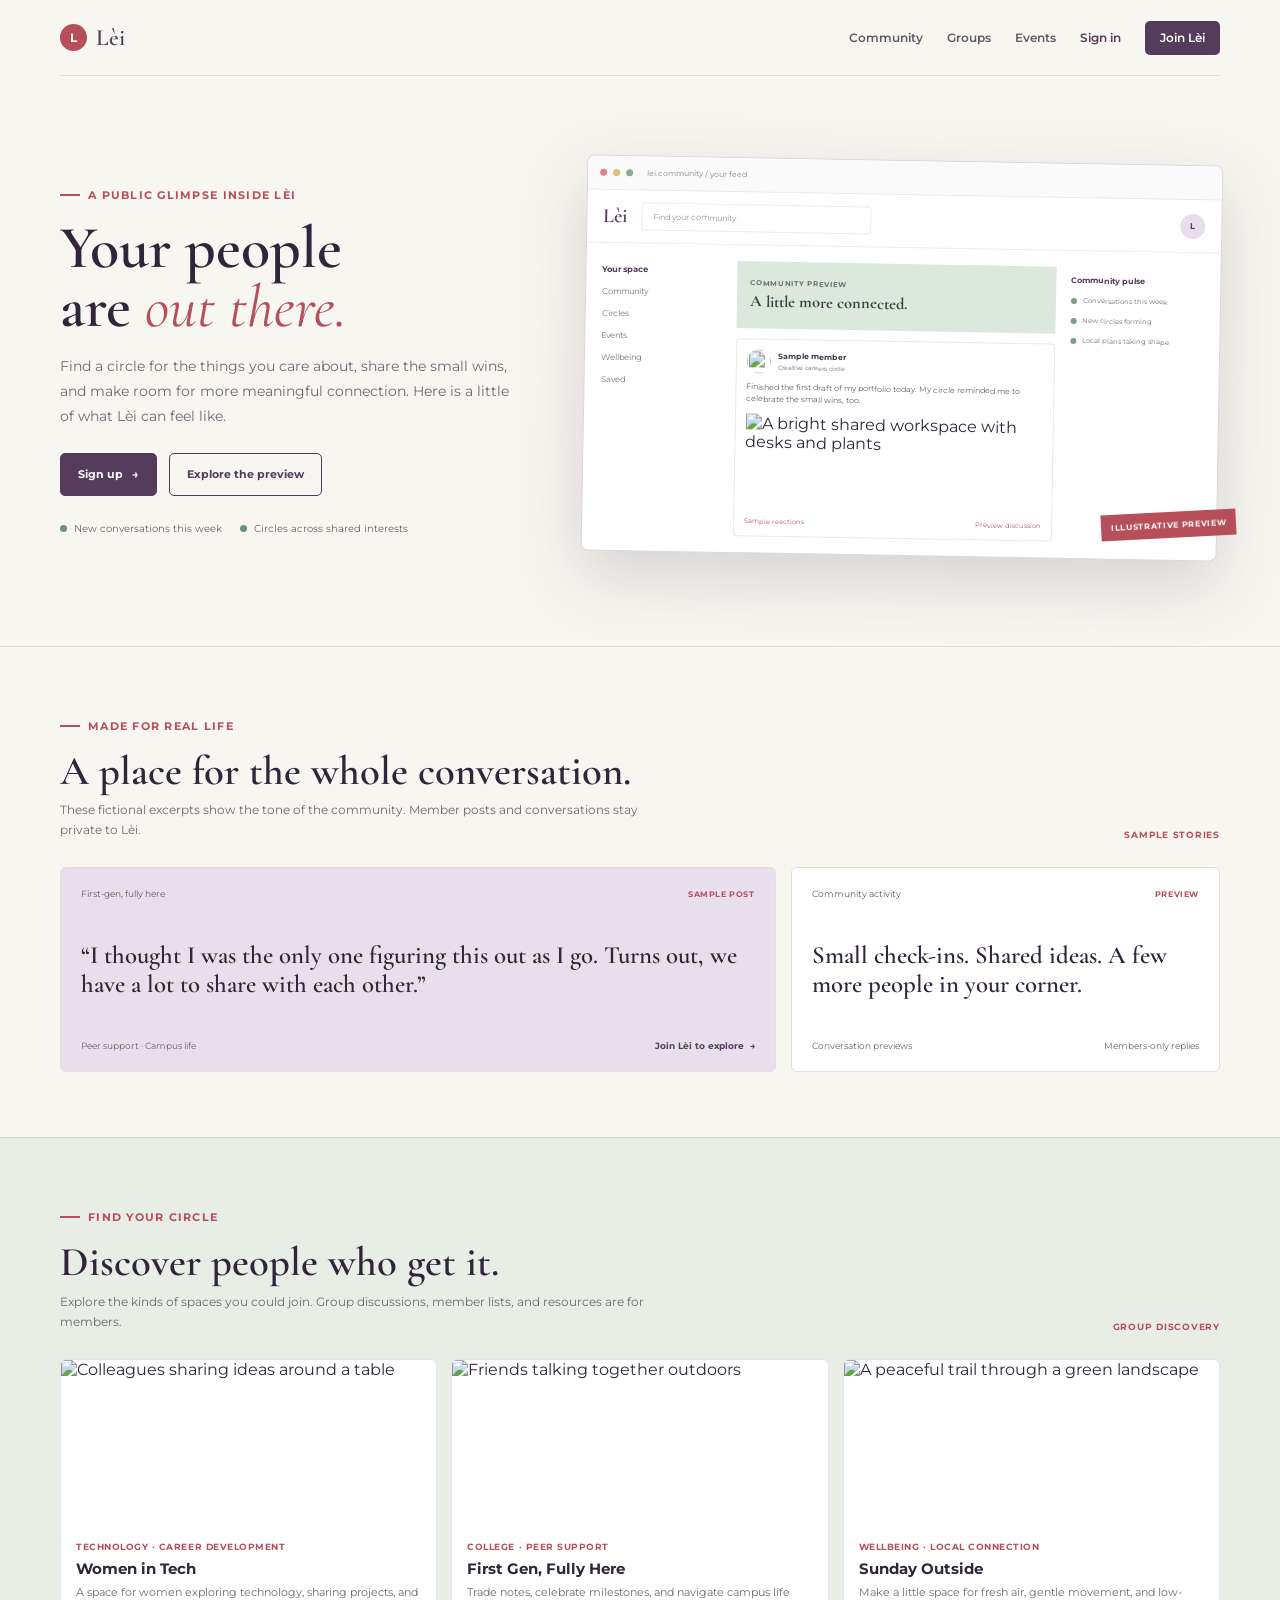
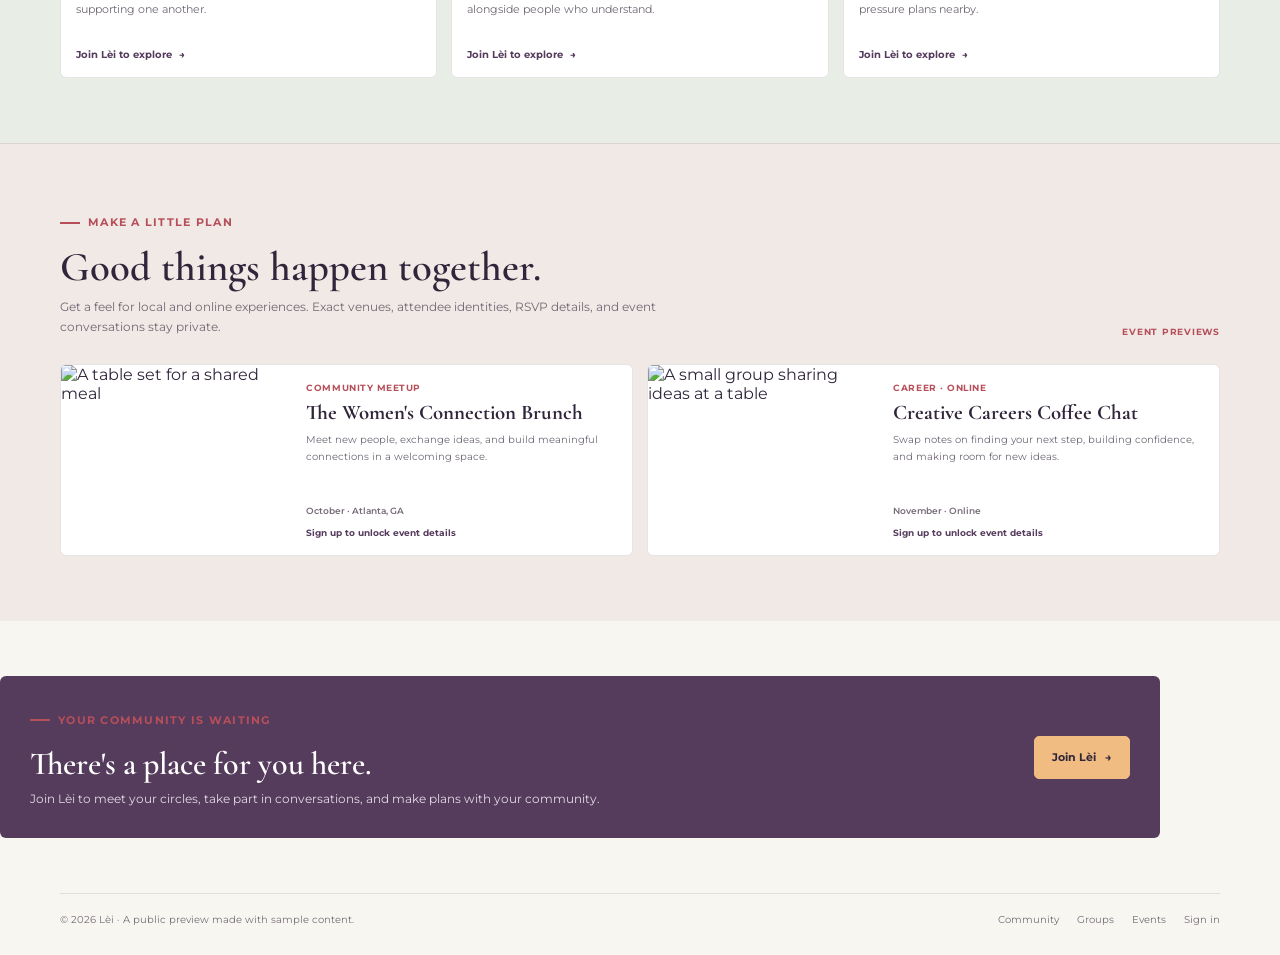
==== frontend/community.html @ fd826a57 "Edit lin for events and groups" ====
<!DOCTYPE html>
<html lang="en">
<head>
    <meta charset="UTF-8">
    <meta name="viewport" content="width=device-width, initial-scale=1.0">
    <meta name="description" content="Get a public preview of Lèi community circles, conversations, and events.">
    <title>Community Preview | L&egrave;i</title>
    <link rel="preconnect" href="https://fonts.googleapis.com">
    <link rel="preconnect" href="https://fonts.gstatic.com" crossorigin>
    <link href="https://fonts.googleapis.com/css2?family=Cormorant+Garamond:wght@300;400;600&family=Montserrat:wght@200;300;400;500;600;700&display=swap" rel="stylesheet">
    <link rel="stylesheet" href="style.css">
</head>
<body class="community-page">
    <header class="hub-wrap hub-nav">
        <a class="hub-brand" href="index.html" aria-label="L&egrave;i home"><span class="hub-brand-mark" aria-hidden="true">L</span>L&egrave;i</a>
        <nav class="hub-nav-links" aria-label="Community preview navigation">
            <a href="#community">Community</a>
            <a href="#groups">Groups</a>
            <a href="#events">Events</a>
            <a class="hub-signin" href="index.html?view=sign-in">Sign in</a>
            <a class="hub-nav-join" href="index.html?view=sign-up">Join L&egrave;i</a>
        </nav>
    </header>

    <main>
        <section class="hub-wrap hub-hero" id="community" aria-labelledby="hubTitle">
            <div class="hub-hero-copy">
                <span class="hub-eyebrow">A public glimpse inside L&egrave;i</span>
                <h1 id="hubTitle">Your people are <em>out there.</em></h1>
                <p class="hub-lede">Find a circle for the things you care about, share the small wins, and make room for more meaningful connection. Here is a little of what L&egrave;i can feel like.</p>
                <div class="hub-actions">
                    <a class="hub-button" href="index.html?view=sign-up">Sign up <span aria-hidden="true">&rarr;</span></a>
                    <a class="hub-button hub-button-secondary" href="#groups">Explore the preview</a>
                </div>
                <div class="hub-proof" aria-label="Illustrative community activity">
                    <span><i aria-hidden="true"></i> New conversations this week</span>
                    <span><i aria-hidden="true"></i> Circles across shared interests</span>
                </div>
            </div>

            <div class="hub-screen-wrap" role="img" aria-label="Illustrative preview of the L&egrave;i community feed">
                <div class="hub-screen">
                    <div class="hub-window-bar" aria-hidden="true"><span class="hub-window-dot"></span><span class="hub-window-dot"></span><span class="hub-window-dot"></span><span class="hub-window-label">lei.community / your feed</span></div>
                    <div class="hub-app-bar"><span class="hub-app-logo">L&egrave;i</span><span class="hub-app-search">Find your community</span><span class="hub-app-avatar" aria-hidden="true">L</span></div>
                    <div class="hub-app-layout">
                        <aside class="hub-app-side" aria-hidden="true"><strong>Your space</strong><span>Community</span><span>Circles</span><span>Events</span><span>Wellbeing</span><span>Saved</span></aside>
                        <div class="hub-app-feed">
                            <div class="hub-feed-banner"><small>COMMUNITY PREVIEW</small><strong>A little more connected.</strong></div>
                            <article class="hub-mock-post">
                                <div class="hub-mock-author"><img src="https://images.unsplash.com/photo-1539701938214-0d9736e1c16b?auto=format&fit=crop&w=80&h=80&q=80" alt=""><span>Sample member<small>Creative careers circle</small></span></div>
                                <p>Finished the first draft of my portfolio today. My circle reminded me to celebrate the small wins, too.</p>
                                <img class="hub-mock-image" src="https://images.unsplash.com/photo-1497366754035-f200968a6e72?auto=format&fit=crop&w=900&h=440&q=85" alt="A bright shared workspace with desks and plants">
                                <div class="hub-mock-reactions"><span>Sample reactions</span><span>Preview discussion</span></div>
                            </article>
                        </div>
                        <aside class="hub-app-rail" aria-label="Illustrative member activity"><strong>Community pulse</strong><span class="hub-rail-row"><i></i> Conversations this week</span><span class="hub-rail-row"><i></i> New circles forming</span><span class="hub-rail-row"><i></i> Local plans taking shape</span></aside>
                    </div>
                </div>
                <span class="hub-preview-stamp">Illustrative preview</span>
            </div>
        </section>

        <section class="hub-section" aria-labelledby="storiesTitle">
            <div class="hub-wrap">
                <div class="hub-section-heading">
                    <div><span class="hub-eyebrow">Made for real life</span><h2 id="storiesTitle">A place for the whole conversation.</h2><p>These fictional excerpts show the tone of the community. Member posts and conversations stay private to L&egrave;i.</p></div>
                    <span class="hub-section-note">Sample stories</span>
                </div>
                <div class="hub-story-grid">
                    <article class="hub-story">
                        <div class="hub-story-top"><span>First-gen, fully here</span><span class="hub-sample-tag">Sample post</span></div>
                        <blockquote>&ldquo;I thought I was the only one figuring this out as I go. Turns out, we have a lot to share with each other.&rdquo;</blockquote>
                        <div class="hub-story-footer"><span>Peer support &middot; Campus life</span><a class="hub-locked" href="index.html?view=sign-up">Join L&egrave;i to explore <span aria-hidden="true">&rarr;</span></a></div>
                    </article>
                    <article class="hub-story">
                        <div class="hub-story-top"><span>Community activity</span><span class="hub-sample-tag">Preview</span></div>
                        <blockquote>Small check-ins. Shared ideas. A few more people in your corner.</blockquote>
                        <div class="hub-story-footer"><span>Conversation previews</span><span>Members-only replies</span></div>
                    </article>
                </div>
            </div>
        </section>

        <section class="hub-section hub-groups" id="groups" aria-labelledby="groupsTitle">
            <div class="hub-wrap">
                <div class="hub-section-heading">
                    <div><span class="hub-eyebrow">Find your circle</span><h2 id="groupsTitle">Discover people who get it.</h2><p>Explore the kinds of spaces you could join. Group discussions, member lists, and resources are for members.</p></div>
                    <span class="hub-section-note">Group discovery</span>
                </div>
                <div class="hub-card-grid">
                    <article class="hub-group-card">
                        <img src="https://images.unsplash.com/photo-1521737711867-e3b97375f902?auto=format&fit=crop&w=900&h=540&q=85" alt="Colleagues sharing ideas around a table">
                        <div class="hub-group-copy"><span class="hub-category">Technology &middot; Career development</span><h3>Women in Tech</h3><p>A space for women exploring technology, sharing projects, and supporting one another.</p><a href="index.html?view=sign-up">Join L&egrave;i to explore <span aria-hidden="true">&rarr;</span></a></div>
                    </article>
                    <article class="hub-group-card">
                        <img src="https://images.unsplash.com/photo-1529156069898-49953e39b3ac?auto=format&fit=crop&w=900&h=540&q=85" alt="Friends talking together outdoors">
                        <div class="hub-group-copy"><span class="hub-category">College &middot; Peer support</span><h3>First Gen, Fully Here</h3><p>Trade notes, celebrate milestones, and navigate campus life alongside people who understand.</p><a href="index.html?view=sign-up">Join L&egrave;i to explore <span aria-hidden="true">&rarr;</span></a></div>
                    </article>
                    <article class="hub-group-card">
                        <img src="https://images.unsplash.com/photo-1470770841072-f978cf4d019e?auto=format&fit=crop&w=900&h=540&q=85" alt="A peaceful trail through a green landscape">
                        <div class="hub-group-copy"><span class="hub-category">Wellbeing &middot; Local connection</span><h3>Sunday Outside</h3><p>Make a little space for fresh air, gentle movement, and low-pressure plans nearby.</p><a href="index.html?view=sign-up">Join L&egrave;i to explore <span aria-hidden="true">&rarr;</span></a></div>
                    </article>
                </div>
            </div>
        </section>

        <section class="hub-section hub-events" id="events" aria-labelledby="eventsTitle">
            <div class="hub-wrap">
                <div class="hub-section-heading">
                    <div><span class="hub-eyebrow">Make a little plan</span><h2 id="eventsTitle">Good things happen together.</h2><p>Get a feel for local and online experiences. Exact venues, attendee identities, RSVP details, and event conversations stay private.</p></div>
                    <span class="hub-section-note">Event previews</span>
                </div>
                <div class="hub-event-list">
                    <article class="hub-event">
                        <img src="https://images.unsplash.com/photo-1528605248644-14dd04022da1?auto=format&fit=crop&w=700&h=700&q=85" alt="A table set for a shared meal">
                        <div class="hub-event-copy"><span class="hub-category">Community meetup</span><h3>The Women's Connection Brunch</h3><p>Meet new people, exchange ideas, and build meaningful connections in a welcoming space.</p><span class="hub-event-meta">October &middot; Atlanta, GA</span><a href="index.html?view=sign-up">Sign up to unlock event details</a></div>
                    </article>
                    <article class="hub-event">
                        <img src="https://images.unsplash.com/photo-1521737711867-e3b97375f902?auto=format&fit=crop&w=700&h=700&q=85" alt="A small group sharing ideas at a table">
                        <div class="hub-event-copy"><span class="hub-category">Career &middot; Online</span><h3>Creative Careers Coffee Chat</h3><p>Swap notes on finding your next step, building confidence, and making room for new ideas.</p><span class="hub-event-meta">November &middot; Online</span><a href="index.html?view=sign-up">Sign up to unlock event details</a></div>
                    </article>
                </div>
            </div>
        </section>

        <section class="hub-wrap hub-bottom-cta" aria-labelledby="joinTitle">
            <div><span class="hub-eyebrow">Your community is waiting</span><h2 id="joinTitle">There's a place for you here.</h2><p>Join L&egrave;i to meet your circles, take part in conversations, and make plans with your community.</p></div>
            <a class="hub-button" href="index.html?view=sign-up">Join L&egrave;i <span aria-hidden="true">&rarr;</span></a>
        </section>
    </main>

    <footer class="hub-wrap hub-footer">
        <span>&copy; 2026 L&egrave;i &middot; A public preview made with sample content.</span>
        <nav class="hub-footer-links" aria-label="Preview sections"><a href="#community">Community</a><a href="#groups">Groups</a><a href="#events">Events</a><a href="index.html?view=sign-in">Sign in</a></nav>
    </footer>
</body>
</html>
---- frontend/style.css ----
:root {
  --bg-primary: #120b10;
  --bg-radial: #22131e;
  --mauve-deep: #43283a;
  --mauve-base: #875d78;
  --mauve-light: #b98da9;
  --mauve-pale: #eedce6;
  --gold-accent: #f5c46b;
  --gold-glow: #e09f3e;

  --ivory-bg: #fcfbf9;
  --ivory-surface: #f4efe9;
  --ivory-card: #ffffff;
  --ivory-card-soft: #fbf9f5;
  --ivory-border: #e6ded5;
  --ivory-border-light: #eee8e0;
  --ivory-text-main: #241c17;
  --ivory-text-muted: #786b62;
  --ivory-accent-gold: #c29352;
  --ivory-accent-warm: #a67c46;
  --ivory-chip-bg: #efe8df;
  --ivory-shadow: 0 4px 20px rgba(36, 28, 23, 0.06);
}

* { margin: 0; padding: 0; box-sizing: border-box; }

body {
  width: 100vw;
  min-height: 100vh;
  background-color: var(--bg-primary);
  background-image: radial-gradient(circle at 50% 42%, var(--bg-radial) 0%, var(--bg-primary) 85%);
  overflow-x: hidden;
  font-family: 'Montserrat', sans-serif;
  color: var(--mauve-pale);
  display: block;
  position: relative;
  transition: background-color 0.8s ease, background-image 0.8s ease, color 0.8s ease;
}

body.theme-ivory {
  background-color: var(--ivory-bg) !important;
  background-image: radial-gradient(circle at 50% 10%, #f6f0ea 0%, #fcfbf9 80%) !important;
  color: var(--ivory-text-main) !important;
}

body.theme-ivory .ambient-glow.glow-1 { background: #ecd5b8 !important; opacity: 0.35 !important; }
body.theme-ivory .ambient-glow.glow-2 { background: #f0dfc8 !important; opacity: 0.25 !important; }
body.theme-ivory .ambient-glow.glow-3 { background: #eedcca !important; opacity: 0.2 !important; }
body.theme-ivory .particle { background: radial-gradient(circle, #e6d3bc 0%, rgba(194, 147, 82, 0.15) 75%, transparent 100%) !important; }

.ambient-glow { position: absolute; border-radius: 50%; pointer-events: none; filter: blur(85px); opacity: 0.38; }
.glow-1 { width: 420px; height: 420px; background: #633352; top: 15%; left: 50%; transform: translateX(-50%); animation: pulseGlow 9s ease-in-out infinite alternate; }
.glow-2 { width: 260px; height: 260px; background: #8e5076; bottom: 15%; left: 20%; }
.glow-3 { width: 220px; height: 220px; background: #502740; top: 10%; right: 20%; }

@keyframes pulseGlow {
  0% { transform: translateX(-50%) scale(0.9); opacity: 0.25; }
  100% { transform: translateX(-50%) scale(1.15); opacity: 0.45; }
}

.particle-field { position: fixed; inset: 0; pointer-events: none; overflow: hidden; z-index: 1; }
.particle { position: absolute; border-radius: 50%; background: radial-gradient(circle, #fceaf3 0%, rgba(185, 141, 169, 0.2) 75%, transparent 100%); opacity: 0; animation: floatUpwards linear infinite; }
@keyframes floatUpwards { 0% { transform: translateY(100vh) translateX(0); opacity: 0; } 15% { opacity: 0.7; } 85% { opacity: 0.6; } 100% { transform: translateY(-10vh) translateX(25px); opacity: 0; } }

.top-nav { position: fixed; top: 0; left: 0; width: 100%; padding: 24px 36px; display: flex; justify-content: space-between; align-items: center; z-index: 50; pointer-events: auto; }
.top-nav.hidden { display: none !important; }
.nav-brand-tag { display: flex; align-items: center; gap: 8px; cursor: pointer; }
.nav-dot { width: 7px; height: 7px; border-radius: 50%; background-color: var(--gold-accent); box-shadow: 0 0 10px rgba(245, 196, 107, 0.8); }
.nav-tag-text { font-size: 0.75rem; letter-spacing: 0.25em; text-transform: uppercase; color: var(--mauve-base); font-weight: 400; }
.nav-actions { display: flex; align-items: center; gap: 10px; }
.nav-about-btn { display: inline-flex; align-items: center; gap: 6px; background: rgba(43, 22, 36, 0.35); backdrop-filter: blur(10px); border: 1px solid rgba(185, 141, 169, 0.22); color: var(--mauve-pale); font-family: 'Montserrat', sans-serif; font-size: 0.68rem; font-weight: 500; letter-spacing: 0.18em; text-transform: uppercase; padding: 7px 16px; border-radius: 20px; cursor: pointer; opacity: 0; animation: fadeIn 1s ease 1.2s forwards; transition: all 0.3s cubic-bezier(0.16, 1, 0.3, 1); }
.nav-sign-in-btn { background: var(--gold-accent); border: 1px solid var(--gold-accent); color: #2b1f1a; font-family: 'Montserrat', sans-serif; font-size: 0.68rem; font-weight: 700; letter-spacing: 0.16em; text-transform: uppercase; padding: 8px 16px; border-radius: 20px; cursor: pointer; opacity: 0; animation: fadeIn 1s ease 1.35s forwards; transition: all 0.3s ease; }
.nav-sign-in-btn:hover { background: #f8d58f; border-color: #f8d58f; transform: translateY(-2px); box-shadow: 0 6px 16px rgba(245, 196, 107, 0.28); }
.btn-sparkle { color: var(--gold-accent); font-size: 0.75rem; transition: transform 0.4s ease; }
.nav-about-btn:hover { background: rgba(135, 93, 120, 0.25); border-color: rgba(238, 220, 230, 0.45); color: #fff; transform: translateY(-2px); box-shadow: 0 6px 16px rgba(45, 23, 37, 0.5); }

.scene-container { position: relative; z-index: 10; display: flex; flex-direction: column; align-items: center; justify-content: flex-start; padding: 110px 20px 0; min-height: 0; text-align: center; transition: opacity 0.5s ease, transform 0.5s ease; }
.scene-container.hidden { display: none !important; }
.flower-container { width: 280px; height: 330px; display: flex; align-items: center; justify-content: center; position: relative; filter: drop-shadow(0 15px 30px rgba(18, 5, 14, 0.8)); }
.lily-svg { width: 100%; height: 100%; overflow: visible; }
.scene-container.bloomed .flower-container { animation: flowerHover 6.5s ease-in-out infinite; }
@keyframes flowerHover { 0%, 100% { transform: translateY(0px) rotate(0deg); } 50% { transform: translateY(-7px) rotate(0.6deg); } }

.stem { fill: none; stroke: url(#stemGrad); stroke-width: 4.5; stroke-linecap: round; stroke-dasharray: 200; stroke-dashoffset: 200; animation: drawStem 1.4s cubic-bezier(0.22, 1, 0.36, 1) forwards; }
@keyframes drawStem { to { stroke-dashoffset: 0; } }
.leaf { fill: url(#stemGrad); opacity: 0; transform-origin: 150px 260px; animation: leafUnfurl 1.3s cubic-bezier(0.34, 1.56, 0.64, 1) 0.6s forwards; }
.leaf-right { transform-origin: 150px 235px; animation-delay: 0.8s; }
@keyframes leafUnfurl { 0% { opacity: 0; transform: scale(0.2) rotate(10deg); } 100% { opacity: 0.85; transform: scale(1) rotate(0deg); } }

.petal { transform-origin: 150px 175px; opacity: 0; }
.petal-back-l, .petal-back-r, .petal-back-top { fill: url(#outerPetalGrad); filter: url(#softGlow); }
.petal-mid-l, .petal-mid-r, .petal-front-l, .petal-front-r, .petal-front-c { fill: url(#innerPetalGrad); filter: url(#softGlow); }
.petal-back-top { animation: unfoldPetal 1.6s cubic-bezier(0.16, 1, 0.3, 1) 0.8s forwards; }
.petal-back-l { animation: unfoldPetal 1.6s cubic-bezier(0.16, 1, 0.3, 1) 0.9s forwards; }
.petal-back-r { animation: unfoldPetal 1.6s cubic-bezier(0.16, 1, 0.3, 1) 0.95s forwards; }
.petal-mid-l { animation: unfoldPetal 1.7s cubic-bezier(0.16, 1, 0.3, 1) 1.1s forwards; }
.petal-mid-r { animation: unfoldPetal 1.7s cubic-bezier(0.16, 1, 0.3, 1) 1.15s forwards; }
.petal-front-l { animation: unfoldPetal 1.8s cubic-bezier(0.16, 1, 0.3, 1) 1.3s forwards; }
.petal-front-r { animation: unfoldPetal 1.8s cubic-bezier(0.16, 1, 0.3, 1) 1.35s forwards; }
.petal-front-c { animation: unfoldPetalCenter 1.9s cubic-bezier(0.16, 1, 0.3, 1) 1.45s forwards; }
@keyframes unfoldPetal { 0% { opacity: 0; transform: scale(0.15) rotate(6deg); } 40% { opacity: 0.9; } 100% { opacity: 0.96; transform: scale(1) rotate(0deg); } }
@keyframes unfoldPetalCenter { 0% { opacity: 0; transform: scale(0.08) translateY(20px); } 50% { opacity: 0.95; } 100% { opacity: 1; transform: scale(1) translateY(0); } }
.center-glow { opacity: 0; animation: fadeIn 1.5s ease-out 1.5s forwards; }

/* Lily Stamens, Anthers, and Center Elements in Gold */
.stamen-filament { fill: none; stroke: var(--gold-accent); stroke-width: 1.8; stroke-linecap: round; }
.pistil-stem { stroke: var(--gold-accent); }
.anther { fill: var(--gold-accent); filter: drop-shadow(0 0 8px rgba(245, 196, 107, 0.9)); }
.pistil-tip { fill: var(--gold-accent); }
svg circle[fill="#1b1218"], svg polygon[points*="1b1218"], svg [fill="#1b1218"] { fill: var(--gold-accent) !important; }

.brand-block { margin-top: 20px; display: flex; flex-direction: column; align-items: center; }
.pretitle { font-size: 0.72rem; font-weight: 300; letter-spacing: 0.35em; text-transform: uppercase; color: var(--mauve-base); opacity: 0; transform: translateY(12px); animation: revealText 1.4s cubic-bezier(0.16, 1, 0.3, 1) 2.2s forwards; }
.pretitle strong { font-weight: 700; color: #faebf4; letter-spacing: 0.4em; }
.brand-title { font-family: 'Cormorant Garamond', Georgia, serif; font-size: 5.6rem; font-weight: 300; line-height: 1.05; letter-spacing: 0.12em; margin: 4px 0 8px 0; color: #faebf4; text-shadow: 0 4px 25px rgba(185, 141, 169, 0.4); opacity: 0; transform: translateY(22px) scale(0.97); animation: revealTitle 1.8s cubic-bezier(0.16, 1, 0.3, 1) 2.4s forwards; }
@keyframes revealTitle { 0% { opacity: 0; transform: translateY(22px) scale(0.97); filter: blur(6px); } 100% { opacity: 1; transform: translateY(0) scale(1); filter: blur(0px); } }
.divider { display: flex; align-items: center; gap: 14px; opacity: 0; margin: 6px 0 12px; animation: fadeIn 1.3s ease 2.7s forwards; }
.divider-line { width: 45px; height: 1px; background: linear-gradient(90deg, transparent, var(--mauve-base), transparent); }
.divider-dot { font-size: 0.55rem; color: var(--mauve-light); }
.subtitle { font-size: 0.78rem; font-weight: 300; letter-spacing: 0.24em; text-transform: uppercase; color: #c9a6bd; opacity: 0; transform: translateY(12px); animation: revealText 1.4s cubic-bezier(0.16, 1, 0.3, 1) 2.9s forwards; }
.cta-wrapper { margin-top: 24px; opacity: 0; transform: translateY(10px); animation: revealText 1.4s cubic-bezier(0.16, 1, 0.3, 1) 3.1s forwards; }
.get-started-btn { display: inline-flex; align-items: center; gap: 10px; background: linear-gradient(135deg, rgba(135, 93, 120, 0.35) 0%, rgba(67, 40, 58, 0.45) 100%); border: 1px solid rgba(238, 220, 230, 0.28); padding: 10px 24px; border-radius: 28px; color: #f7eff4; font-size: 0.72rem; font-weight: 500; letter-spacing: 0.22em; text-transform: uppercase; backdrop-filter: blur(8px); box-shadow: 0 4px 20px rgba(18, 11, 16, 0.4); cursor: pointer; transition: all 0.35s cubic-bezier(0.16, 1, 0.3, 1); }
.btn-arrow { width: 14px; height: 14px; transition: transform 0.3s ease; }
.get-started-btn:hover { background: linear-gradient(135deg, rgba(164, 123, 149, 0.5) 0%, rgba(90, 56, 80, 0.6) 100%); border-color: rgba(238, 220, 230, 0.6); color: #fff; transform: translateY(-2px); }
.get-started-btn:hover .btn-arrow { transform: translateX(3px); }

.public-footer { width: 100vw; margin-top: 70px; padding: 30px clamp(26px, 6vw, 82px) 0; background: #f4e7ee; border-top: 1px solid #dfc3d1; box-shadow: 0 -12px 34px rgba(18, 5, 14, 0.12); display: grid; gap: 26px; text-align: left; opacity: 0; animation: fadeIn 1.2s ease 3.5s forwards; }
.footer-intro { text-align: center; }
.footer-brand-name { font-family: 'Cormorant Garamond', Georgia, serif; font-size: 1.8rem; font-weight: 600; color: #43283a; letter-spacing: 0.08em; }
.footer-intro p { color: #765b6a; font-family: 'Courier New', monospace; font-size: 0.68rem; font-weight: 600; line-height: 1.6; letter-spacing: 0.02em; }
.footer-links-grid { display: grid; grid-template-columns: repeat(5, minmax(0, 1fr)); gap: 24px; }
.footer-column { display: flex; flex-direction: column; align-items: flex-start; gap: 7px; min-width: 0; }
.footer-column h2 { width: 100%; padding-top: 10px; border-top: 1px solid #d4b5c5; color: #43283a; font-family: 'Courier New', monospace; font-size: 0.68rem; font-weight: 700; line-height: 1.4; }
.footer-link { width: max-content; padding: 0; background: none; border: none; color: #684e5d; font-family: 'Courier New', monospace; font-size: 0.66rem; font-weight: 600; line-height: 1.4; cursor: pointer; text-align: left; text-decoration: none; transition: color 0.25s ease; }
.footer-link:hover { color: #a04470; }
.footer-link:focus-visible { outline: 2px solid #a04470; outline-offset: 3px; }
.footer-planned { cursor: default; }
.footer-column:last-child { align-items: flex-start; flex-direction: row; flex-wrap: wrap; }
.footer-column:last-child h2 { flex-basis: 100%; }
.footer-column:last-child .footer-link { display: inline-block; margin-right: 10px; }
.footer-bottom { display: flex; justify-content: center; gap: 22px; padding: 2px 0 18px; color: #765b6a; font-family: 'Courier New', monospace; font-size: 0.66rem; font-weight: 600; line-height: 1.5; text-align: center; }

.features-page { --feature-cream: #fbf7f1; --feature-surface: #fffdf9; --feature-cream-deep: #f4eade; --feature-mauve: #80576f; --feature-mauve-dark: #43283a; --feature-rose-gold: #ad766d; --feature-rose-pale: #f3e4df; --feature-border: #e8d9d1; --feature-muted: #756b6c; width: 100%; min-height: 100vh; overflow-x: hidden; background-color: var(--feature-cream); background-image: linear-gradient(115deg, rgba(243, 228, 223, 0.42), transparent 40%), linear-gradient(0deg, #fffdf9 0%, var(--feature-cream) 70%); color: var(--feature-mauve-dark); }
.features-page .ambient-glow { display: none; }
.features-nav { position: relative; z-index: 10; display: flex; align-items: center; justify-content: space-between; width: min(1180px, calc(100% - 64px)); margin: 0 auto; padding: 22px 0; }
.features-brand { display: inline-flex; align-items: center; gap: 9px; color: var(--feature-mauve); text-decoration: none; }
.features-brand .nav-tag-text { color: var(--feature-mauve-dark); font-size: 0.9rem; font-weight: 700; letter-spacing: 0.04em; }
.features-page .nav-dot { background: var(--feature-rose-gold); box-shadow: 0 0 10px rgba(173, 118, 109, 0.3); }
.features-nav-links { display: flex; align-items: center; gap: 24px; }
.features-home-link { color: #61525a; font-size: 0.76rem; font-weight: 500; text-decoration: none; transition: color 0.25s ease; }
.features-home-link:hover { color: var(--feature-rose-gold); }
.features-nav-cta { display: inline-flex; align-items: center; gap: 8px; padding: 10px 17px; border-radius: 30px; background: var(--feature-mauve); color: #fff; font-size: 0.72rem; font-weight: 600; text-decoration: none; box-shadow: 0 5px 15px rgba(67, 40, 58, 0.17); transition: transform 0.2s ease, background 0.2s ease; }
.features-nav-cta:hover, .features-cta-link:hover { transform: translateY(-2px); background: var(--feature-mauve-dark); }
.features-home-link:focus-visible, .features-brand:focus-visible, .features-cta-link:focus-visible, .features-secondary-link:focus-visible, .features-nav-cta:focus-visible { outline: 2px solid var(--feature-rose-gold); outline-offset: 4px; }
.features-main { position: relative; z-index: 2; width: min(1180px, calc(100% - 64px)); margin: 0 auto; }
.features-hero { display: grid; grid-template-columns: 0.86fr 1.14fr; align-items: center; gap: 34px; min-height: 470px; padding: 26px 0 54px; }
.features-intro { max-width: 490px; padding: 10px 0; }
.features-kicker { display: inline-block; margin-bottom: 15px; color: var(--feature-rose-gold); font-size: 0.67rem; font-weight: 700; letter-spacing: 0.13em; text-transform: uppercase; }
.features-title { margin-bottom: 17px; color: var(--feature-mauve-dark); font-family: 'Montserrat', sans-serif; font-size: clamp(2.65rem, 4vw, 3.55rem); font-weight: 700; line-height: 1.11; }
.features-title em { color: var(--feature-rose-gold); font-style: normal; }
.features-lede { max-width: 430px; color: #6e6263; font-size: 0.91rem; font-weight: 400; line-height: 1.75; }
.features-hero-actions { display: flex; align-items: center; gap: 21px; margin-top: 24px; }
.features-cta-link { display: inline-flex; align-items: center; justify-content: center; gap: 10px; flex: 0 0 auto; padding: 12px 19px; border: 0; border-radius: 30px; background: var(--feature-mauve); color: #fff; font-size: 0.73rem; font-weight: 600; text-decoration: none; transition: transform 0.2s ease, background 0.2s ease; }
.features-secondary-link { display: inline-flex; align-items: center; gap: 8px; color: #51434b; font-size: 0.72rem; font-weight: 600; text-decoration: none; }
.play-mark { display: grid; width: 24px; height: 24px; place-items: center; border: 1px solid var(--feature-border); border-radius: 50%; color: var(--feature-rose-gold); font-size: 0.55rem; }
.features-member-proof { display: flex; align-items: center; gap: 12px; margin-top: 27px; color: var(--feature-muted); font-size: 0.65rem; }
.member-avatars { display: flex; padding-left: 3px; }
.member-avatars img { width: 27px; height: 27px; margin-left: -4px; border: 2px solid var(--feature-cream); border-radius: 50%; object-fit: cover; }
.community-preview { position: relative; min-width: 0; padding: 8px 15px 20px 0; }
.preview-window { overflow: hidden; min-height: 330px; border: 1px solid var(--feature-border); border-radius: 12px; background: rgba(255, 253, 249, 0.97); box-shadow: 0 18px 50px rgba(67, 40, 58, 0.12); transform: rotate(-1deg); }
.preview-topbar { display: flex; height: 42px; align-items: center; gap: 15px; padding: 0 15px; border-bottom: 1px solid #eee5dc; }
.preview-brand { display: flex; align-items: center; gap: 6px; color: var(--feature-mauve-dark); font-size: 0.66rem; font-weight: 700; }
.preview-brand .nav-dot { width: 6px; height: 6px; }
.preview-search { flex: 1; max-width: 175px; padding: 6px 10px; border-radius: 20px; background: var(--feature-cream); color: #958b87; font-size: 0.48rem; }
.preview-profile { display: grid; width: 21px; height: 21px; margin-left: auto; place-items: center; border-radius: 50%; background: var(--feature-rose-pale); color: var(--feature-mauve); font-size: 0.52rem; font-weight: 700; }
.preview-content { display: grid; grid-template-columns: 0.72fr 2fr 0.86fr; gap: 12px; padding: 14px 13px; }
.preview-sidebar { display: flex; flex-direction: column; gap: 11px; padding-top: 9px; color: #877c7b; font-size: 0.47rem; }
.preview-sidebar .active { color: var(--feature-mauve); font-weight: 700; }
.preview-welcome { display: flex; flex-direction: column; gap: 5px; margin-bottom: 10px; padding: 11px; border-radius: 6px; background: linear-gradient(110deg, var(--feature-cream-deep), #f8eeea); }
.preview-welcome span { color: var(--feature-rose-gold); font-size: 0.39rem; font-weight: 700; letter-spacing: 0.08em; }
.preview-welcome strong { color: var(--feature-mauve-dark); font-size: 0.66rem; }
.preview-post { padding: 10px; border: 1px solid #eee5dc; border-radius: 6px; background: var(--feature-surface); }
.preview-post-person { display: flex; align-items: center; gap: 7px; }
.preview-post-person img { width: 24px; height: 24px; border-radius: 50%; object-fit: cover; }
.preview-post-person span { display: flex; flex-direction: column; gap: 2px; color: #493b40; font-size: 0.45rem; }
.preview-post-person small { color: #968b89; font-size: 0.37rem; }
.preview-post p { margin: 8px 0; color: #6c6060; font-size: 0.47rem; line-height: 1.45; }
.preview-post-image { display: block; width: 100%; height: 112px; border-radius: 4px; object-fit: cover; }
.preview-reactions { display: flex; justify-content: space-between; padding-top: 7px; color: var(--feature-rose-gold); font-size: 0.42rem; }
.preview-people { display: flex; flex-direction: column; gap: 9px; padding: 11px 7px; color: #6c6060; font-size: 0.42rem; }
.preview-people strong { margin-bottom: 3px; color: var(--feature-mauve-dark); font-size: 0.48rem; }
.preview-people span { display: flex; align-items: center; justify-content: space-between; gap: 5px; }
.preview-people b { color: var(--feature-rose-gold); font-size: 0.38rem; }
.phone-preview { position: absolute; right: -7px; bottom: -5px; width: 108px; padding: 6px; border: 2px solid var(--feature-mauve-dark); border-radius: 19px; background: var(--feature-mauve-dark); box-shadow: 0 12px 22px rgba(67, 40, 58, 0.23); transform: rotate(7deg); }
.phone-speaker { position: absolute; z-index: 2; top: 7px; left: 50%; width: 24px; height: 4px; border-radius: 4px; background: var(--feature-mauve-dark); transform: translateX(-50%); }
.phone-screen { overflow: hidden; min-height: 174px; padding: 14px 7px 7px; border-radius: 13px; background: var(--feature-surface); }
.phone-brand { display: flex; justify-content: space-between; color: var(--feature-mauve); font-size: 0.48rem; font-weight: 700; }
.phone-brand i { color: #958986; font-size: 0.35rem; font-style: normal; }
.phone-screen p { margin: 12px 0 8px; color: var(--feature-mauve-dark); font-size: 0.63rem; font-weight: 700; line-height: 1.15; }
.phone-screen img { display: block; width: 100%; height: 77px; border-radius: 6px; object-fit: cover; }
.phone-nav { display: block; padding-top: 8px; color: var(--feature-rose-gold); font-size: 0.56rem; text-align: center; }
.preview-sparkle { position: absolute; color: var(--feature-rose-gold); }
.sparkle-one { top: -5px; right: 19%; font-size: 1.4rem; }
.sparkle-two { bottom: 52px; left: -10px; font-size: 1.1rem; }
.features-section { padding: 12px 0 22px; }
.features-section-heading { margin: 0 auto 24px; text-align: center; }
.features-section-heading .features-kicker { margin-bottom: 7px; }
.features-section-heading h2 { color: var(--feature-mauve-dark); font-size: 1.42rem; font-weight: 700; line-height: 1.3; }
.features-section-heading p { margin-top: 6px; color: var(--feature-muted); font-size: 0.74rem; line-height: 1.6; }
.features-grid { display: grid; grid-template-columns: repeat(3, minmax(0, 1fr)); gap: 13px; }
.feature-item { display: flex; min-height: 194px; flex-direction: column; align-items: flex-start; padding: 17px 18px 15px; border: 1px solid transparent; border-radius: 8px; transition: transform 0.2s ease, box-shadow 0.2s ease; }
.feature-item:hover { transform: translateY(-3px); box-shadow: 0 10px 24px rgba(67, 40, 58, 0.08); }
.feature-lilac { border-color: #e9dcd4; background: #f8f1e8; }
.feature-rose { border-color: #ebd8d2; background: #f7ece7; }
.feature-mint { border-color: #e8d9d1; background: #f4ece8; }
.feature-peach { border-color: #eadfd2; background: #f8f1e7; }
.feature-blue { border-color: #e5d7d9; background: #f3e9eb; }
.feature-icon { display: grid; width: 29px; height: 29px; margin-bottom: 12px; place-items: center; border-radius: 7px; background: rgba(255, 253, 249, 0.85); color: var(--feature-mauve); font-size: 0.94rem; }
.feature-rose .feature-icon, .feature-peach .feature-icon { color: var(--feature-rose-gold); }
.feature-mint .feature-icon, .feature-blue .feature-icon { color: #875d78; }
.feature-item h2 { margin-bottom: 7px; color: var(--feature-mauve-dark); font-size: 0.9rem; font-weight: 700; line-height: 1.35; }
.feature-item p { max-width: 36em; color: #716565; font-size: 0.68rem; font-weight: 400; line-height: 1.55; }
.feature-link { display: flex; align-items: center; gap: 6px; margin-top: auto; padding-top: 12px; color: var(--feature-mauve); font-size: 0.61rem; font-weight: 700; }
.features-cta { display: flex; align-items: center; justify-content: space-between; gap: 24px; margin: 20px 0 28px; padding: 17px 23px; border: 1px solid var(--feature-border); border-radius: 8px; background: linear-gradient(100deg, #f7eee5, #f8eeeb 68%, #f2e8e8); }
.features-cta .features-kicker { margin-bottom: 5px; font-size: 0.57rem; }
.features-cta h2 { color: var(--feature-mauve-dark); font-size: 1.14rem; font-weight: 700; }
.features-cta p { margin-top: 4px; color: var(--feature-muted); font-size: 0.68rem; line-height: 1.5; }
.features-footer { position: relative; z-index: 2; display: flex; justify-content: space-between; width: min(1180px, calc(100% - 64px)); margin: 0 auto; padding: 0 0 19px; color: #817575; font-size: 0.62rem; }

@media (max-width: 850px) {
  .features-hero { grid-template-columns: 0.9fr 1.1fr; gap: 20px; }
  .preview-people { display: none; }
  .preview-content { grid-template-columns: 0.58fr 2fr; }
  .features-grid { grid-template-columns: repeat(2, minmax(0, 1fr)); }
}

@media (max-width: 800px) {
  .features-hero { grid-template-columns: 1fr; min-height: 0; gap: 18px; padding-top: 34px; }
  .features-intro { max-width: 560px; }
  .community-preview { width: 100%; max-width: 650px; margin: 0 auto; }
}

@media (max-width: 620px) {
  .features-nav, .features-main, .features-footer { width: calc(100% - 36px); }
  .features-nav { padding: 17px 0; }
  .features-nav-links { gap: 15px; }
  .features-nav-cta { padding: 9px 13px; }
  .features-hero { grid-template-columns: 1fr; gap: 18px; padding: 35px 0 40px; }
  .features-intro { max-width: none; }
  .features-title { font-size: 2.65rem; }
  .features-lede { max-width: 390px; font-size: 0.85rem; }
  .features-hero-actions { flex-wrap: wrap; gap: 15px; }
  .features-member-proof { margin-top: 20px; }
  .community-preview { padding: 4px 13px 20px 0; }
  .preview-window { min-height: 280px; }
  .preview-content { grid-template-columns: 0.55fr 2fr; gap: 8px; padding: 10px 9px; }
  .preview-post-image { height: 95px; }
  .phone-preview { right: -2px; width: 91px; }
  .phone-screen { min-height: 154px; }
  .phone-screen img { height: 65px; }
  .features-section { padding-top: 8px; }
  .features-section-heading { margin-bottom: 17px; }
  .features-section-heading h2 { font-size: 1.22rem; }
  .features-grid { grid-template-columns: 1fr; gap: 9px; }
  .feature-item { min-height: 0; padding: 15px 16px; }
  .feature-icon { margin-bottom: 9px; }
  .feature-link { padding-top: 10px; }
  .features-cta { align-items: flex-start; flex-direction: column; gap: 14px; margin-top: 16px; padding: 17px; }
  .features-footer { gap: 10px; flex-direction: column; }
}

@media (max-width: 640px) {
  .scene-container { padding-top: 96px; }
  .public-footer { gap: 24px; margin-top: 48px; }
  .footer-links-grid { grid-template-columns: repeat(2, minmax(0, 1fr)); gap: 24px 20px; }
  .footer-column:last-child { grid-column: 1 / -1; }
  .footer-bottom { flex-direction: column; align-items: center; gap: 6px; }
}

.page-view { position: relative; z-index: 10; display: flex; flex-direction: column; align-items: center; justify-content: center; padding: 90px 20px 50px; min-height: 100vh; width: 100%; max-width: 820px; opacity: 1; transform: translateY(0); transition: opacity 0.45s ease, transform 0.45s ease; }
.page-view.hidden { display: none !important; }
.content-card { width: 100%; background: linear-gradient(145deg, rgba(42, 22, 35, 0.55), rgba(24, 13, 21, 0.75)); border: 1px solid rgba(185, 141, 169, 0.25); border-radius: 28px; padding: 38px 32px 42px; backdrop-filter: blur(14px); box-shadow: 0 24px 60px rgba(10, 5, 9, 0.7); position: relative; }
.content-card.wide-card { max-width: 920px; }
.content-card.form-card { max-width: 520px; }

.back-link { display: inline-flex; align-items: center; gap: 6px; background: none; border: none; color: var(--mauve-light); font-family: 'Montserrat', sans-serif; font-size: 0.72rem; letter-spacing: 0.16em; text-transform: uppercase; cursor: pointer; margin-bottom: 16px; transition: color 0.25s ease, transform 0.25s ease; }
.back-link:hover { color: #fff; transform: translateX(-3px); }
.view-header { text-align: center; margin-bottom: 24px; }
.step-tag { font-size: 0.65rem; letter-spacing: 0.35em; text-transform: uppercase; color: var(--mauve-base); display: block; margin-bottom: 8px; }
.view-title { font-family: 'Cormorant Garamond', Georgia, serif; font-size: 2.5rem; font-weight: 300; line-height: 1.2; color: #faebf4; margin-bottom: 8px; }
.view-title strong { font-weight: 700; color: #fff; letter-spacing: 0.05em; }
.view-desc { font-size: 0.82rem; color: #c9a6bd; font-weight: 300; letter-spacing: 0.04em; line-height: 1.5; }

.options-grid { display: grid; grid-template-columns: repeat(4, 1fr); gap: 12px; }
@media (max-width: 780px) { .options-grid { grid-template-columns: repeat(3, 1fr); } }
@media (max-width: 540px) { .options-grid { grid-template-columns: repeat(2, 1fr); } }

.trait-card { background: rgba(43, 22, 36, 0.4); border: 1px solid rgba(185, 141, 169, 0.2); border-radius: 14px; padding: 14px 10px; text-align: center; cursor: pointer; transition: all 0.3s cubic-bezier(0.16, 1, 0.3, 1); position: relative; }
.trait-spark { color: var(--gold-accent); font-size: 0.85rem; margin-bottom: 4px; }
.trait-name { font-family: 'Cormorant Garamond', Georgia, serif; font-size: 1.25rem; font-weight: 400; color: #f7eaf3; letter-spacing: 0.03em; text-transform: lowercase; }
.selection-check { position: absolute; top: 6px; right: 8px; font-size: 0.7rem; color: var(--gold-accent); opacity: 0; transform: scale(0.5); transition: all 0.25s cubic-bezier(0.34, 1.56, 0.64, 1); }
.trait-card:hover { background: rgba(85, 48, 73, 0.45); border-color: rgba(245, 196, 107, 0.5); transform: translateY(-2px); }
.trait-card.selected { background: rgba(135, 93, 120, 0.45); border-color: var(--gold-accent); box-shadow: 0 0 16px rgba(245, 196, 107, 0.25); transform: translateY(-2px); }
.trait-card.selected .selection-check { opacity: 1; transform: scale(1); }
.trait-card.selected .trait-name { color: #fff; font-weight: 600; }

.action-footer { margin-top: 28px; text-align: center; }
.primary-btn { display: inline-flex; align-items: center; justify-content: center; gap: 10px; background: linear-gradient(135deg, #875d78 0%, #5d3650 100%); border: 1px solid rgba(245, 196, 107, 0.4); padding: 11px 32px; border-radius: 28px; color: #fff; font-family: 'Montserrat', sans-serif; font-size: 0.72rem; font-weight: 600; letter-spacing: 0.22em; text-transform: uppercase; cursor: pointer; transition: all 0.35s ease; box-shadow: 0 4px 20px rgba(93, 54, 80, 0.5); }
.primary-btn:hover:not(:disabled) { background: linear-gradient(135deg, #a47393 0%, #704161 100%); transform: translateY(-2px); }
.primary-btn:disabled { opacity: 0.4; cursor: not-allowed; box-shadow: none; }

.celebration-card { position: relative; max-width: 520px; text-align: center; padding: 46px 36px 42px; overflow: hidden; }
.celebration-canvas { position: absolute; inset: 0; width: 100%; height: 100%; pointer-events: none; z-index: 1; }
.celebration-badge-wrap { position: relative; display: inline-flex; align-items: center; justify-content: center; margin: 6px auto 18px; z-index: 2; }
.ripple-ring { position: absolute; border-radius: 50%; border: 1px solid rgba(245, 196, 107, 0.4); pointer-events: none; animation: rippleSpread 2.8s cubic-bezier(0.2, 0.8, 0.2, 1) infinite; }
.ring-1 { width: 80px; height: 80px; animation-delay: 0s; }
.ring-2 { width: 80px; height: 80px; animation-delay: 1.1s; }
@keyframes rippleSpread { 0% { transform: scale(0.6); opacity: 0.9; } 100% { transform: scale(2.4); opacity: 0; } }

.celebration-badge { display: inline-flex; align-items: center; gap: 8px; background: linear-gradient(135deg, rgba(135, 93, 120, 0.5) 0%, rgba(70, 35, 58, 0.6) 100%); border: 1px solid rgba(245, 196, 107, 0.5); box-shadow: 0 4px 20px rgba(245, 196, 107, 0.25); padding: 6px 18px; border-radius: 30px; transform: scale(0); animation: popInBadge 0.8s cubic-bezier(0.34, 1.56, 0.64, 1) 0.15s forwards; }
.yay-text { font-family: 'Cormorant Garamond', Georgia, serif; font-size: 1.35rem; font-weight: 600; color: #fff; text-transform: lowercase; }
.badge-sparkle-left { color: var(--gold-accent); font-size: 0.85rem; }
.badge-sparkle-right { font-size: 1rem; }
@keyframes popInBadge { 0% { transform: scale(0) rotate(-10deg); opacity: 0; } 100% { transform: scale(1) rotate(0deg); opacity: 1; } }

.celebration-title { position: relative; z-index: 2; font-size: 2.7rem; letter-spacing: 0.03em; margin-bottom: 8px; text-shadow: 0 0 25px rgba(245, 196, 107, 0.35); animation: glowTitle 1s cubic-bezier(0.16, 1, 0.3, 1) 0.3s forwards; opacity: 0; transform: translateY(14px); }
@keyframes glowTitle { 0% { opacity: 0; transform: translateY(14px); filter: blur(8px); } 100% { opacity: 1; transform: translateY(0); filter: blur(0px); } }
.ready-desc { position: relative; z-index: 2; font-size: 0.9rem; color: #d1b6c7; font-weight: 300; line-height: 1.7; margin: 10px 0 28px; opacity: 0; animation: fadeIn 0.9s ease 0.5s forwards; }
.ready-desc em { font-family: 'Cormorant Garamond', Georgia, serif; font-size: 1.35rem; font-style: italic; color: #fff; }
.auth-actions { position: relative; z-index: 2; display: flex; flex-direction: column; gap: 12px; opacity: 0; transform: translateY(10px); animation: revealText 0.9s ease 0.65s forwards; }

.btn-auth-primary { background: linear-gradient(135deg, #9b6c8c 0%, #683d5a 100%); border: 1px solid rgba(245, 196, 107, 0.45); color: #fff; font-family: 'Montserrat', sans-serif; font-size: 0.74rem; font-weight: 600; letter-spacing: 0.22em; text-transform: uppercase; padding: 13px 28px; border-radius: 28px; cursor: pointer; transition: all 0.3s ease; }
.btn-auth-primary:hover { transform: translateY(-2px); }
.btn-auth-secondary { background: rgba(43, 22, 36, 0.35); border: 1px solid rgba(185, 141, 169, 0.3); color: var(--mauve-pale); font-family: 'Montserrat', sans-serif; font-size: 0.74rem; font-weight: 500; letter-spacing: 0.22em; text-transform: uppercase; padding: 12px 28px; border-radius: 28px; cursor: pointer; transition: all 0.3s ease; }
.btn-auth-secondary:hover { background: rgba(85, 48, 73, 0.35); color: #fff; }

.auth-form { display: flex; flex-direction: column; gap: 15px; text-align: left; }
.form-group { display: flex; flex-direction: column; gap: 6px; }
.form-group label { font-size: 0.7rem; letter-spacing: 0.12em; text-transform: uppercase; color: var(--mauve-light); font-weight: 500; }
.form-group input, .form-group select, .form-group textarea { background: rgba(24, 12, 20, 0.6); border: 1px solid rgba(185, 141, 169, 0.25); border-radius: 12px; padding: 11px 14px; color: #fff; font-family: 'Montserrat', sans-serif; font-size: 0.85rem; outline: none; }
.username-input-row { display: flex; align-items: center; background: rgba(24, 12, 20, 0.6); border: 1px solid rgba(185, 141, 169, 0.25); border-radius: 12px; padding: 0 12px; }
.at-prefix { color: var(--gold-accent); font-weight: 600; margin-right: 4px; }
.username-input-row input { border: none; background: transparent; padding: 11px 0; flex: 1; }

.privacy-toggle-row { display: flex; gap: 12px; margin-top: 4px; }
.radio-pill { display: flex; align-items: center; gap: 6px; font-size: 0.72rem; color: #eedce6; cursor: pointer; }
.phone-input-row { display: flex; gap: 10px; }
.phone-input-row input { flex: 1; }

.btn-verify-otp { background: rgba(135, 93, 120, 0.3); border: 1px solid rgba(185, 141, 169, 0.3); color: var(--mauve-pale); font-size: 0.68rem; text-transform: uppercase; padding: 0 16px; border-radius: 12px; cursor: pointer; }
.btn-verify-otp.verified { background: #2b4c30; border-color: #5bb36b; color: #c9f0d0; }

.otp-input-group { background: rgba(30, 15, 24, 0.6); border: 1px dashed rgba(245, 196, 107, 0.4); border-radius: 14px; padding: 14px; }
.otp-action-row { display: flex; gap: 10px; }
.otp-action-row input { font-size: 1.1rem; letter-spacing: 0.3em; text-align: center; font-weight: 700; }
.btn-verify-code { background: var(--gold-accent); border: none; color: #2b1f1a; font-family: 'Montserrat', sans-serif; font-size: 0.72rem; font-weight: 700; padding: 0 16px; border-radius: 12px; cursor: pointer; }
.sms-direct-link { font-size: 0.72rem; color: var(--gold-accent); text-decoration: underline; display: inline-block; margin-top: 8px; }

.camera-preview-box { width: 100%; height: 160px; border-radius: 14px; background: rgba(18, 9, 16, 0.75); border: 1px dashed rgba(185, 141, 169, 0.35); position: relative; overflow: hidden; display: flex; align-items: center; justify-content: center; margin: 6px 0; }
.camera-preview-box video { width: 100%; height: 100%; object-fit: cover; transform: scaleX(-1); }
.camera-placeholder { display: flex; flex-direction: column; align-items: center; gap: 4px; }
.camera-icon { font-size: 1.6rem; }
.camera-status { font-size: 0.7rem; text-transform: uppercase; color: var(--mauve-light); }
.scan-laser { position: absolute; top: 0; left: 0; width: 100%; height: 2px; background: var(--gold-accent); box-shadow: 0 0 8px var(--gold-accent); animation: scanSweep 1.8s ease-in-out infinite alternate; }
@keyframes scanSweep { 0% { top: 5%; } 100% { top: 92%; } }
.btn-camera-trigger { background: rgba(135, 93, 120, 0.25); border: 1px solid rgba(185, 141, 169, 0.3); color: var(--mauve-pale); font-size: 0.68rem; letter-spacing: 0.12em; text-transform: uppercase; padding: 8px 16px; border-radius: 20px; cursor: pointer; }
.btn-camera-trigger.scanned { background: #234327; border-color: #5bb36b; color: #c9f0d0; }

.covenant-box { background: rgba(22, 10, 18, 0.5); border: 1px solid rgba(185, 141, 169, 0.2); border-radius: 14px; padding: 14px; display: flex; flex-direction: column; gap: 10px; }
.checkbox-container { display: flex; align-items: flex-start; position: relative; padding-left: 26px; cursor: pointer; }
.checkbox-container input { position: absolute; opacity: 0; }
.checkmark { position: absolute; top: 2px; left: 0; height: 16px; width: 16px; background-color: rgba(35, 18, 30, 0.6); border: 1px solid rgba(185, 141, 169, 0.4); border-radius: 4px; }
.checkbox-container input:checked ~ .checkmark { background-color: var(--mauve-base); }
.checkmark:after { content: ""; position: absolute; display: none; left: 5px; top: 2px; width: 3px; height: 8px; border: solid white; border-width: 0 2px 2px 0; transform: rotate(45deg); }
.checkbox-container input:checked ~ .checkmark:after { display: block; }
.checkbox-text { font-size: 0.72rem; line-height: 1.4; color: #d1b6c7; }

.auth-switch-row { margin-top: 14px; text-align: center; font-size: 0.75rem; color: var(--mauve-light); }
.text-link-btn { background: none; border: none; color: var(--gold-accent); text-decoration: underline; cursor: pointer; font-family: 'Montserrat', sans-serif; font-weight: 600; margin-left: 4px; }

.portal-grid { display: grid; grid-template-columns: repeat(3, 1fr); gap: 16px; margin-top: 10px; }
@media (max-width: 780px) { .portal-grid { grid-template-columns: 1fr; } }
.portal-card-item { background: rgba(35, 18, 30, 0.55); border: 1px solid rgba(185, 141, 169, 0.25); border-radius: 20px; padding: 28px 22px; display: flex; flex-direction: column; align-items: center; text-align: center; transition: transform 0.3s ease; }
.portal-card-item:hover { transform: translateY(-4px); border-color: var(--gold-accent); }
.portal-icon { font-size: 2.2rem; margin-bottom: 12px; }
.portal-title { font-family: 'Cormorant Garamond', Georgia, serif; font-size: 1.65rem; color: #fff; margin-bottom: 8px; }
.portal-desc { font-size: 0.78rem; line-height: 1.55; color: #cbb2c2; margin-bottom: 20px; flex: 1; }
.portal-enter-btn { background: linear-gradient(135deg, #875d78 0%, #5d3650 100%); border: 1px solid rgba(245, 196, 107, 0.4); color: #fff; font-size: 0.7rem; letter-spacing: 0.16em; text-transform: uppercase; padding: 10px 24px; border-radius: 22px; cursor: pointer; width: 100%; }

.padlock-overlay { position: fixed; inset: 0; background: rgba(14, 9, 13, 0.94); backdrop-filter: blur(12px); z-index: 1000; display: flex; align-items: center; justify-content: center; opacity: 1; transition: opacity 0.5s ease; }
.padlock-overlay.hidden { display: none !important; opacity: 0; }
.padlock-assembly { display: flex; flex-direction: column; align-items: center; text-align: center; }
.padlock-svg { width: 80px; height: 96px; color: var(--ivory-accent-gold); overflow: visible; }
.padlock-shackle { transform-origin: 30px 55px; transition: transform 0.8s cubic-bezier(0.34, 1.56, 0.64, 1); }
.padlock-assembly.unlocked .padlock-shackle { transform: translateY(-12px) rotate(-34deg); }
.unlock-statement { font-family: 'Cormorant Garamond', Georgia, serif; font-size: 2.8rem; font-weight: 300; color: #f7efe6; margin-top: 24px; opacity: 0; transform: translateY(15px); letter-spacing: 0.06em; text-shadow: 0 0 25px rgba(223, 183, 125, 0.5); transition: all 0.8s cubic-bezier(0.16, 1, 0.3, 1) 0.35s; }
.padlock-assembly.unlocked .unlock-statement { opacity: 1; transform: translateY(0); }

/* ====================================================
   CLEAN IVORY NAVBAR & LEFT SIDEBAR WORKSPACE
   ==================================================== */
.app-layout { width: 100vw; min-height: 100vh; display: flex; flex-direction: column; z-index: 20; position: relative; }
.app-layout.hidden { display: none !important; }

.app-navbar { display: flex; justify-content: space-between; align-items: center; padding: 12px 28px; background: rgba(255, 255, 255, 0.88); backdrop-filter: blur(18px); border-bottom: 1px solid var(--ivory-border); position: sticky; top: 0; z-index: 50; box-shadow: 0 2px 14px rgba(36, 28, 23, 0.03); }

.nav-brand-section { display: flex; align-items: center; gap: 14px; position: relative; }
.nav-brand-text { font-family: 'Cormorant Garamond', serif; font-size: 1.8rem; font-weight: 600; color: var(--ivory-text-main); line-height: 1; letter-spacing: 0.04em; }

.active-space-pill { display: inline-flex; align-items: center; gap: 6px; background: var(--ivory-chip-bg); border: 1px solid var(--ivory-border); padding: 5px 12px; border-radius: 18px; cursor: pointer; font-size: 0.72rem; font-weight: 600; color: var(--ivory-text-main); transition: all 0.2s ease; }
.active-space-pill:hover { background: #e8ded2; border-color: var(--ivory-accent-gold); }
.space-dot { width: 7px; height: 7px; border-radius: 50%; background: #3eb45c; box-shadow: 0 0 6px rgba(62, 180, 92, 0.4); }
.dropdown-caret { font-size: 0.65rem; color: var(--ivory-text-muted); }

.space-dropdown { position: absolute; top: 48px; left: 0; background: #ffffff; border: 1px solid var(--ivory-border); border-radius: 16px; padding: 8px 0; width: 280px; box-shadow: 0 14px 35px rgba(36, 28, 23, 0.1); z-index: 60; }
.space-dropdown.hidden { display: none; }
.space-dropdown-header { font-size: 0.62rem; letter-spacing: 0.16em; color: var(--ivory-accent-gold); padding: 8px 18px 4px; font-weight: 700; }
.space-option { padding: 10px 18px; font-size: 0.76rem; color: var(--ivory-text-main); cursor: pointer; display: flex; justify-content: space-between; align-items: center; }
.space-option:hover { background: var(--ivory-surface); }
.space-status-tag { font-size: 0.65rem; color: var(--ivory-text-muted); }
.space-option.locked-option { opacity: 0.55; cursor: not-allowed; }
.dropdown-appeal-footer { border-top: 1px solid var(--ivory-border-light); padding: 8px 16px 4px; margin-top: 4px; }
.btn-appeal-link { background: none; border: none; color: var(--ivory-accent-warm); font-size: 0.68rem; text-decoration: underline; cursor: pointer; text-align: left; line-height: 1.35; font-family: 'Montserrat', sans-serif; }

.nav-actions-section { display: flex; align-items: center; gap: 12px; }
.btn-safety-beacon { background: #fff4f5; border: 1px solid #ffccd2; color: #d82b43; font-family: 'Montserrat', sans-serif; font-size: 0.72rem; font-weight: 600; padding: 6px 14px; border-radius: 20px; cursor: pointer; display: inline-flex; align-items: center; gap: 7px; }
.beacon-pulse { width: 7px; height: 7px; background: #e6233d; border-radius: 50%; animation: beaconPulseAnim 1.4s infinite; }
@keyframes beaconPulseAnim { 0% { transform: scale(0.9); box-shadow: 0 0 0 0 rgba(230, 35, 61, 0.7); } 70% { transform: scale(1.2); box-shadow: 0 0 0 6px rgba(230, 35, 61, 0); } 100% { transform: scale(0.9); } }

.user-menu-wrapper { position: relative; }
.user-avatar-btn { width: 34px; height: 34px; border-radius: 50%; background: linear-gradient(135deg, #dfb77d 0%, #a67c46 100%); border: 2px solid #ffffff; color: #ffffff; font-family: 'Montserrat', sans-serif; font-size: 0.78rem; font-weight: 700; display: flex; align-items: center; justify-content: center; cursor: pointer; box-shadow: 0 2px 8px rgba(36, 28, 23, 0.12); }
.user-dropdown { position: absolute; top: 44px; right: 0; background: #ffffff; border: 1px solid var(--ivory-border); border-radius: 16px; width: 230px; padding: 8px 0; box-shadow: 0 12px 35px rgba(36, 28, 23, 0.12); z-index: 60; }
.user-dropdown.hidden { display: none; }
.dropdown-user-header { padding: 10px 18px 8px; display: flex; flex-direction: column; }
.dropdown-user-header strong { font-size: 0.85rem; color: var(--ivory-text-main); }
.dropdown-user-header span { font-size: 0.72rem; color: var(--ivory-text-muted); }
.user-status-pill-mini { font-size: 0.68rem; color: var(--ivory-accent-warm); font-weight: 600; margin-top: 3px; background: var(--ivory-surface); padding: 2px 6px; border-radius: 8px; display: inline-block; width: fit-content; }
.dropdown-divider { height: 1px; background: var(--ivory-border-light); margin: 6px 0; }
.user-dropdown-item { width: 100%; background: none; border: none; text-align: left; padding: 9px 18px; font-family: 'Montserrat', sans-serif; font-size: 0.76rem; color: var(--ivory-text-main); cursor: pointer; display: flex; align-items: center; gap: 8px; }
.user-dropdown-item:hover { background: var(--ivory-surface); }
.user-dropdown-item.item-report { color: #b63a48; }
.user-dropdown-item.item-logout { color: #887b72; }

.space-announcement-bar { background: var(--ivory-surface); border-bottom: 1px solid var(--ivory-border-light); padding: 7px 24px; font-size: 0.72rem; color: var(--ivory-text-muted); text-align: center; }
.space-announcement-bar strong { color: var(--ivory-text-main); }

/* MAIN WORKSPACE: LEFT SIDEBAR + CONTENT AREA */
.app-main-workspace { display: flex; flex: 1; width: 100vw; min-height: calc(100vh - 55px); overflow: hidden; }

.left-sidebar-nav { width: 260px; background: rgba(244, 239, 233, 0.75); backdrop-filter: blur(12px); border-right: 1px solid var(--ivory-border); padding: 24px 16px; display: flex; flex-direction: column; gap: 6px; overflow-y: auto; flex-shrink: 0; }
.sidebar-section-title { font-size: 0.62rem; letter-spacing: 0.18em; color: var(--ivory-accent-warm); font-weight: 700; margin-bottom: 8px; padding-left: 10px; display: block; }

.app-tab { background: transparent; border: none; color: var(--ivory-text-muted); font-family: 'Montserrat', sans-serif; font-size: 0.76rem; font-weight: 500; display: inline-flex; align-items: center; gap: 10px; padding: 10px 14px; border-radius: 14px; cursor: pointer; text-align: left; transition: all 0.2s ease; width: 100%; }
.tab-icon { font-size: 0.95rem; }
.app-tab:hover { background: rgba(223, 183, 125, 0.15); color: var(--ivory-text-main); }
.app-tab.active { background: var(--ivory-text-main); color: #ffffff; font-weight: 600; box-shadow: 0 4px 14px rgba(36, 28, 23, 0.1); }

.app-content-area { flex: 1; overflow-y: auto; display: flex; justify-content: center; padding: 32px 24px; }

@media (max-width: 860px) {
  .app-main-workspace { flex-direction: column; }
  .left-sidebar-nav { width: 100vw; flex-direction: row; overflow-x: auto; padding: 10px 16px; gap: 6px; }
  .sidebar-section-title { display: none; }
  .app-tab { width: auto; white-space: nowrap; padding: 8px 12px; }
}

.platform-tab-pane { flex: 1; max-width: 920px; display: flex; justify-content: center; }
.platform-tab-pane.hidden { display: none !important; }

/* FEED */
.feed-container { width: 100%; max-width: 580px; display: flex; flex-direction: column; gap: 20px; }
.algo-indicator-card { background: #fdfbf7; border: 1px solid var(--ivory-border); border-radius: 14px; padding: 10px 16px; font-size: 0.74rem; color: var(--ivory-text-muted); display: flex; align-items: center; box-shadow: var(--ivory-shadow); }
.algo-indicator-card strong { color: var(--ivory-accent-warm); }

.create-post-card { background: var(--ivory-card); border: 1px solid var(--ivory-border); border-radius: 18px; padding: 18px 20px; box-shadow: var(--ivory-shadow); }
.post-header-row { display: flex; gap: 12px; margin-bottom: 12px; }
.avatar-ph { font-size: 1.4rem; }
.post-header-row textarea { flex: 1; background: var(--ivory-card-soft); border: 1px solid var(--ivory-border); border-radius: 12px; padding: 10px 14px; color: var(--ivory-text-main); font-family: 'Montserrat', sans-serif; font-size: 0.82rem; outline: none; resize: none; }
.post-actions-row { display: flex; justify-content: space-between; align-items: center; }
.post-type-selectors { display: flex; gap: 8px; }
.btn-attach { background: var(--ivory-surface); border: 1px solid var(--ivory-border); color: var(--ivory-text-muted); font-size: 0.7rem; padding: 6px 12px; border-radius: 12px; cursor: pointer; }
.btn-publish-post { background: var(--ivory-accent-gold); border: none; color: #ffffff; font-weight: 600; font-size: 0.74rem; padding: 8px 20px; border-radius: 14px; cursor: pointer; }

.feed-post-card { background: var(--ivory-card); border: 1px solid var(--ivory-border); border-radius: 20px; overflow: hidden; box-shadow: var(--ivory-shadow); }
.post-top { display: flex; justify-content: space-between; align-items: center; padding: 14px 18px; }
.author-info { display: flex; align-items: center; gap: 10px; }
.author-name { font-size: 0.85rem; color: var(--ivory-text-main); font-weight: 600; }
.author-handle { font-size: 0.7rem; color: var(--ivory-text-muted); }
.badge-tag { color: var(--ivory-accent-warm); font-weight: 600; }

.tiktok-clip { height: 360px; background: linear-gradient(180deg, transparent 40%, rgba(36, 28, 23, 0.92) 100%), #42352b; position: relative; display: flex; align-items: flex-end; padding: 20px; }
.tiktok-overlay { width: 100%; }
.clip-play-badge { font-size: 0.7rem; color: #f4efe9; font-weight: 600; display: block; margin-bottom: 6px; }
.clip-title { font-family: 'Cormorant Garamond', serif; font-size: 1.4rem; color: #fff; line-height: 1.25; }

.post-reactions { display: flex; gap: 16px; padding: 12px 18px 6px; }
.like-btn, .comment-icon, .share-icon, .bookmark-icon { background: none; border: none; color: var(--ivory-text-muted); font-size: 0.82rem; cursor: pointer; }
.post-caption { padding: 4px 18px 16px; font-size: 0.82rem; line-height: 1.55; color: var(--ivory-text-main); }
.twitter-body { padding: 0 18px 12px; }
.tweet-text { font-size: 0.88rem; line-height: 1.6; color: var(--ivory-text-main); }

/* WELLBEING SPACE & STATUS SELECTOR */
.wellbeing-container { width: 100%; max-width: 860px; display: flex; flex-direction: column; gap: 20px; }
.wellbeing-hero-card { background: var(--ivory-card); border: 1px solid var(--ivory-border); border-radius: 18px; padding: 24px 28px; display: flex; align-items: center; gap: 18px; box-shadow: var(--ivory-shadow); }
.wellbeing-hero-icon { font-size: 2.5rem; }
.wellbeing-hero-card h2 { font-family: 'Cormorant Garamond', serif; font-size: 2rem; color: var(--ivory-text-main); margin-bottom: 4px; }
.wellbeing-hero-card p { font-size: 0.82rem; color: var(--ivory-text-muted); line-height: 1.5; }

.status-selector-card { background: var(--ivory-card); border: 1px solid var(--ivory-border); border-radius: 18px; padding: 24px; box-shadow: var(--ivory-shadow); }
.status-selector-card h3 { font-family: 'Cormorant Garamond', serif; font-size: 1.5rem; color: var(--ivory-text-main); margin-bottom: 6px; }
.status-sub-desc { font-size: 0.78rem; color: var(--ivory-text-muted); line-height: 1.5; margin-bottom: 18px; }
.status-action-row { margin-top: 20px; text-align: center; }

.wellness-guides-grid { display: grid; grid-template-columns: repeat(2, 1fr); gap: 16px; }
@media (max-width: 680px) { .wellness-guides-grid { grid-template-columns: 1fr; } }
.wellness-guide-card { background: var(--ivory-card); border: 1px solid var(--ivory-border); border-radius: 18px; padding: 20px; box-shadow: var(--ivory-shadow); display: flex; flex-direction: column; gap: 10px; }
.wellness-guide-card h4 { font-family: 'Cormorant Garamond', serif; font-size: 1.25rem; color: var(--ivory-text-main); }
.wellness-guide-card p { font-size: 0.78rem; color: var(--ivory-text-muted); line-height: 1.5; flex: 1; }

/* USA CITY MEETUPS */
.meetups-container { width: 100%; max-width: 860px; display: flex; flex-direction: column; gap: 18px; }
.meetups-hero-box { background: var(--ivory-card); border: 1px solid var(--ivory-border); border-radius: 18px; padding: 24px 28px; display: flex; justify-content: space-between; align-items: center; gap: 16px; box-shadow: var(--ivory-shadow); }
.meetups-header-info h2 { font-family: 'Cormorant Garamond', serif; font-size: 2rem; color: var(--ivory-text-main); margin-bottom: 6px; }
.meetups-header-info p { font-size: 0.8rem; color: var(--ivory-text-muted); line-height: 1.5; }

.usa-filter-controls { display: flex; gap: 12px; align-items: center; background: var(--ivory-card); padding: 12px 16px; border-radius: 14px; border: 1px solid var(--ivory-border); box-shadow: var(--ivory-shadow); }
.search-input-wrap { flex: 1; display: flex; align-items: center; gap: 8px; background: var(--ivory-card-soft); border: 1px solid var(--ivory-border); border-radius: 10px; padding: 8px 12px; }
.search-icon { font-size: 0.85rem; color: var(--ivory-text-muted); }
.search-input-wrap input { border: none; background: transparent; outline: none; font-family: 'Montserrat', sans-serif; font-size: 0.78rem; color: var(--ivory-text-main); width: 100%; }
.state-select-wrap select { background: var(--ivory-card-soft); border: 1px solid var(--ivory-border); border-radius: 10px; padding: 8px 12px; font-family: 'Montserrat', sans-serif; font-size: 0.76rem; color: var(--ivory-text-main); outline: none; }

.meetups-grid { display: grid; grid-template-columns: repeat(3, 1fr); gap: 16px; }
@media (max-width: 820px) { .meetups-grid { grid-template-columns: 1fr; } }

.meetup-card { background: var(--ivory-card); border: 1px solid var(--ivory-border); border-radius: 18px; padding: 20px; display: flex; flex-direction: column; box-shadow: var(--ivory-shadow); }
.meetup-badge-row { display: flex; justify-content: space-between; align-items: center; margin-bottom: 10px; }
.city-tag { font-size: 0.65rem; color: var(--ivory-accent-warm); font-weight: 700; }
.safety-verified-tag { font-size: 0.62rem; color: #2d8a43; background: #eaf6ed; padding: 3px 6px; border-radius: 8px; }
.meetup-title { font-family: 'Cormorant Garamond', serif; font-size: 1.3rem; color: var(--ivory-text-main); line-height: 1.3; margin-bottom: 6px; }
.meetup-organizer { font-size: 0.72rem; color: var(--ivory-text-muted); margin-bottom: 10px; }
.meetup-desc { font-size: 0.78rem; line-height: 1.5; color: var(--ivory-text-main); margin-bottom: 14px; flex: 1; }
.meetup-meta { display: flex; justify-content: space-between; font-size: 0.68rem; color: var(--ivory-text-muted); margin-bottom: 14px; }

.btn-join-meetup { background: var(--ivory-surface); border: 1px solid var(--ivory-border); color: var(--ivory-text-main); font-family: 'Montserrat', sans-serif; font-size: 0.72rem; font-weight: 600; padding: 9px; border-radius: 12px; cursor: pointer; width: 100%; transition: all 0.2s; }
.btn-join-meetup:hover { background: var(--ivory-accent-gold); color: #ffffff; border-color: var(--ivory-accent-gold); }
.btn-join-meetup.joined { background: #eaf6ed; border-color: #79c48b; color: #226f34; }

/* FIZZ VENT WALL */
.fizz-container { width: 100%; max-width: 680px; display: flex; flex-direction: column; gap: 18px; }
.fizz-hero-card { background: var(--ivory-card); border: 1px solid var(--ivory-border); border-radius: 18px; padding: 24px; box-shadow: var(--ivory-shadow); }
.fizz-header h2 { font-family: 'Cormorant Garamond', serif; font-size: 1.8rem; color: var(--ivory-text-main); margin-bottom: 6px; }
.fizz-header p { font-size: 0.78rem; color: var(--ivory-text-muted); line-height: 1.5; margin-bottom: 16px; }
.fizz-composer textarea { width: 100%; background: var(--ivory-card-soft); border: 1px solid var(--ivory-border); border-radius: 14px; padding: 12px 14px; color: var(--ivory-text-main); font-family: 'Montserrat', sans-serif; font-size: 0.82rem; outline: none; resize: none; }
.fizz-actions { display: flex; justify-content: space-between; align-items: center; margin-top: 10px; }
.anon-badge { font-size: 0.7rem; color: var(--ivory-text-muted); }
.btn-fizz-post { background: var(--ivory-text-main); border: none; color: #ffffff; font-weight: 600; font-size: 0.72rem; padding: 8px 18px; border-radius: 14px; cursor: pointer; }

.fizz-feed { display: flex; flex-direction: column; gap: 14px; }
.fizz-card { background: var(--ivory-card); border: 1px solid var(--ivory-border); border-radius: 18px; padding: 18px 20px; box-shadow: var(--ivory-shadow); }
.fizz-meta { display: flex; justify-content: space-between; margin-bottom: 10px; }
.fizz-anon-tag { font-size: 0.7rem; color: var(--ivory-text-muted); }
.fizz-topic-pill { font-size: 0.65rem; color: var(--ivory-accent-warm); background: #fdf5ea; padding: 3px 8px; border-radius: 8px; font-weight: 600; }
.fizz-content { font-size: 0.86rem; line-height: 1.6; color: var(--ivory-text-main); font-style: italic; margin-bottom: 14px; }
.fizz-reaction-row { display: flex; gap: 10px; }
.fizz-react { background: var(--ivory-surface); border: 1px solid var(--ivory-border); color: var(--ivory-text-main); font-size: 0.72rem; padding: 6px 12px; border-radius: 12px; cursor: pointer; }

/* DMS & CHATS */
.dms-layout { width: 100%; max-width: 880px; height: 580px; background: var(--ivory-card); border: 1px solid var(--ivory-border); border-radius: 20px; display: flex; overflow: hidden; box-shadow: var(--ivory-shadow); }
.dms-sidebar { width: 280px; background: var(--ivory-surface); border-right: 1px solid var(--ivory-border); padding: 16px; display: flex; flex-direction: column; gap: 8px; overflow-y: auto; }
.dms-top-action { display: flex; flex-direction: column; gap: 6px; margin-bottom: 8px; }
.btn-anon-hotline, .btn-create-group { width: 100%; background: #ffffff; border: 1px solid var(--ivory-border); color: var(--ivory-text-main); font-family: 'Montserrat', sans-serif; font-size: 0.68rem; font-weight: 600; padding: 8px; border-radius: 10px; cursor: pointer; display: flex; align-items: center; justify-content: center; gap: 6px; }
.dms-list-header { font-size: 0.62rem; letter-spacing: 0.16em; color: var(--ivory-accent-warm); font-weight: 700; margin: 8px 4px 4px; }
.dm-contact { display: flex; align-items: center; gap: 10px; padding: 8px 10px; border-radius: 12px; cursor: pointer; transition: background 0.15s; }
.dm-contact:hover, .dm-contact.active { background: #ffffff; box-shadow: 0 2px 6px rgba(36, 28, 23, 0.04); }
.dm-avatar { font-size: 1.2rem; }
.dm-info { flex: 1; overflow: hidden; }
.dm-name { font-size: 0.78rem; font-weight: 600; color: var(--ivory-text-main); }
.dm-last-snippet { font-size: 0.68rem; color: var(--ivory-text-muted); white-space: nowrap; overflow: hidden; text-overflow: ellipsis; }

.dms-chat-window { flex: 1; display: flex; flex-direction: column; background: #ffffff; }
.dm-chat-header { padding: 14px 20px; border-bottom: 1px solid var(--ivory-border-light); display: flex; justify-content: space-between; align-items: center; }
.dm-chat-header h3 { font-size: 0.95rem; color: var(--ivory-text-main); }
.dm-partner-sub { font-size: 0.68rem; color: var(--ivory-text-muted); }
.dm-header-actions { display: flex; align-items: center; gap: 8px; }
.btn-share-loc-dm { background: #fff4f5; border: 1px solid #ffd3d8; color: #d82b43; font-size: 0.68rem; font-weight: 600; padding: 5px 10px; border-radius: 10px; cursor: pointer; }
.btn-dm-more { background: none; border: none; color: var(--ivory-text-muted); cursor: pointer; }

.dm-messages-stream { flex: 1; padding: 20px; overflow-y: auto; display: flex; flex-direction: column; gap: 12px; }
.dm-bubble { max-width: 70%; padding: 10px 14px; border-radius: 14px; }
.dm-bubble.partner { background: var(--ivory-surface); border: 1px solid var(--ivory-border-light); align-self: flex-start; color: var(--ivory-text-main); }
.dm-bubble.me { background: var(--ivory-text-main); color: #ffffff; align-self: flex-end; }
.dm-bubble p { font-size: 0.82rem; line-height: 1.45; }
.dm-timestamp { font-size: 0.6rem; color: var(--ivory-text-muted); display: block; text-align: right; margin-top: 4px; }
.dm-bubble.me .dm-timestamp { color: #d0c7be; }

.dm-input-row { padding: 12px 18px; border-top: 1px solid var(--ivory-border-light); display: flex; gap: 10px; }
.dm-input-row input { flex: 1; background: var(--ivory-card-soft); border: 1px solid var(--ivory-border); border-radius: 14px; padding: 10px 14px; color: var(--ivory-text-main); outline: none; }
.btn-send-dm { background: var(--ivory-accent-gold); border: none; color: #ffffff; font-weight: 600; font-size: 0.75rem; padding: 0 18px; border-radius: 14px; cursor: pointer; }

/* DISCORD HUBS */
.discord-layout { width: 100%; max-width: 940px; height: 600px; background: var(--ivory-card); border: 1px solid var(--ivory-border); border-radius: 20px; display: flex; overflow: hidden; box-shadow: var(--ivory-shadow); }
.discord-sidebar { width: 250px; background: var(--ivory-surface); border-right: 1px solid var(--ivory-border); padding: 18px 14px; display: flex; flex-direction: column; gap: 16px; overflow-y: auto; }
.section-title { font-size: 0.62rem; letter-spacing: 0.16em; color: var(--ivory-accent-warm); font-weight: 700; display: block; margin-bottom: 6px; }
.channel-link { font-size: 0.75rem; color: var(--ivory-text-muted); padding: 6px 10px; border-radius: 8px; cursor: pointer; margin-bottom: 2px; transition: all 0.15s; }
.channel-link:hover, .channel-link.active { background: #ffffff; color: var(--ivory-text-main); font-weight: 600; box-shadow: 0 1px 4px rgba(36, 28, 23, 0.04); }
.channel-link.locked { color: #a4968c; }

.discord-chat-panel { flex: 1; display: flex; flex-direction: column; position: relative; background: #ffffff; }
.chat-header { padding: 16px 20px; border-bottom: 1px solid var(--ivory-border-light); }
.chat-header h3 { font-size: 0.95rem; color: var(--ivory-text-main); margin-bottom: 2px; }
.channel-topic { font-size: 0.7rem; color: var(--ivory-text-muted); }

.chat-messages { flex: 1; padding: 20px; overflow-y: auto; display: flex; flex-direction: column; gap: 14px; }
.chat-msg { display: flex; gap: 10px; }
.msg-author { font-size: 0.78rem; font-weight: 600; color: var(--ivory-accent-warm); }
.msg-time { font-size: 0.65rem; color: var(--ivory-text-muted); margin-left: 6px; }
.msg-text { font-size: 0.82rem; color: var(--ivory-text-main); margin-top: 3px; line-height: 1.45; }

.chat-input-bar { padding: 14px 20px; display: flex; gap: 10px; border-top: 1px solid var(--ivory-border-light); }
.chat-input-bar input { flex: 1; background: var(--ivory-card-soft); border: 1px solid var(--ivory-border); border-radius: 16px; padding: 10px 14px; color: var(--ivory-text-main); outline: none; }
.btn-send-chat { background: var(--ivory-accent-gold); border: none; color: #ffffff; font-weight: 600; font-size: 0.75rem; padding: 0 18px; border-radius: 16px; cursor: pointer; }

.age-gate-wall { position: absolute; inset: 55px 0 0 0; background: rgba(252, 251, 249, 0.96); display: flex; flex-direction: column; align-items: center; justify-content: center; text-align: center; padding: 20px; z-index: 10; }
.age-gate-wall.hidden { display: none !important; }
.lock-icon { font-size: 2.2rem; margin-bottom: 10px; }
#ageGateTitle { font-family: 'Cormorant Garamond', serif; font-size: 1.8rem; color: var(--ivory-text-main); }
#ageGateDesc { font-size: 0.8rem; color: var(--ivory-text-muted); margin: 6px 0 16px; }

/* LÈI SISTER AI ASSISTANT */
.ai-assistant-container { width: 100%; max-width: 680px; display: flex; flex-direction: column; gap: 18px; }
.ai-hero-box { background: var(--ivory-card); border: 1px solid var(--ivory-border); border-radius: 18px; padding: 22px 26px; display: flex; align-items: center; gap: 16px; box-shadow: var(--ivory-shadow); }
.ai-avatar-badge { width: 50px; height: 50px; border-radius: 50%; background: linear-gradient(135deg, #dfb77d 0%, #a67c46 100%); color: #fff; font-weight: 700; font-size: 0.9rem; display: flex; align-items: center; justify-content: center; flex-shrink: 0; }
.ai-hero-box h2 { font-family: 'Cormorant Garamond', serif; font-size: 1.7rem; color: var(--ivory-text-main); margin-bottom: 4px; }
.ai-hero-box p { font-size: 0.78rem; color: var(--ivory-text-muted); line-height: 1.5; }

.ai-chat-card { background: var(--ivory-card); border: 1px solid var(--ivory-border); border-radius: 18px; height: 440px; display: flex; flex-direction: column; overflow: hidden; box-shadow: var(--ivory-shadow); }
.ai-messages-stream { flex: 1; padding: 20px; overflow-y: auto; display: flex; flex-direction: column; gap: 14px; background: #ffffff; }
.ai-bubble { max-width: 80%; padding: 12px 16px; border-radius: 16px; font-size: 0.82rem; line-height: 1.55; }
.ai-bubble.ai { background: var(--ivory-surface); border: 1px solid var(--ivory-border-light); color: var(--ivory-text-main); align-self: flex-start; }
.ai-bubble.user { background: var(--ivory-text-main); color: #ffffff; align-self: flex-end; }
.ai-timestamp { font-size: 0.6rem; color: var(--ivory-text-muted); display: block; margin-top: 4px; }
.ai-bubble.user .ai-timestamp { color: #d0c7be; text-align: right; }

.ai-input-bar { padding: 14px 18px; border-top: 1px solid var(--ivory-border-light); display: flex; gap: 10px; background: var(--ivory-card-soft); }
.ai-input-bar input { flex: 1; background: #ffffff; border: 1px solid var(--ivory-border); border-radius: 14px; padding: 10px 14px; color: var(--ivory-text-main); outline: none; font-size: 0.82rem; }
.btn-send-ai { background: var(--ivory-accent-gold); border: none; color: #ffffff; font-weight: 600; font-size: 0.75rem; padding: 0 18px; border-radius: 14px; cursor: pointer; }

/* MUTUAL AID */
.aid-container { width: 100%; max-width: 880px; }
.aid-hero-box { background: var(--ivory-card); border: 1px solid var(--ivory-border); border-radius: 18px; padding: 24px 28px; display: flex; justify-content: space-between; align-items: center; margin-bottom: 24px; gap: 20px; box-shadow: var(--ivory-shadow); }
.aid-hero-text h2 { font-family: 'Cormorant Garamond', serif; font-size: 2.2rem; color: var(--ivory-text-main); margin-bottom: 6px; }
.aid-hero-text p { font-size: 0.82rem; color: var(--ivory-text-muted); line-height: 1.5; }

.aid-cards-grid { display: grid; grid-template-columns: repeat(3, 1fr); gap: 18px; }
@media (max-width: 840px) { .aid-cards-grid { grid-template-columns: 1fr; } }

.aid-card { background: var(--ivory-card); border: 1px solid var(--ivory-border); border-radius: 18px; padding: 22px 20px; display: flex; flex-direction: column; box-shadow: var(--ivory-shadow); }
.aid-category { font-size: 0.65rem; color: var(--ivory-accent-warm); text-transform: uppercase; font-weight: 700; margin-bottom: 6px; }
.aid-title { font-family: 'Cormorant Garamond', serif; font-size: 1.35rem; color: var(--ivory-text-main); margin-bottom: 4px; }
.aid-author { font-size: 0.72rem; color: var(--ivory-text-muted); margin-bottom: 10px; }
.aid-story { font-size: 0.78rem; line-height: 1.5; color: var(--ivory-text-main); margin-bottom: 16px; flex: 1; }

.progress-bar-wrap { width: 100%; height: 7px; background: var(--ivory-surface); border-radius: 6px; overflow: hidden; margin-bottom: 8px; }
.progress-bar-fill { height: 100%; background: var(--ivory-accent-gold); border-radius: 6px; }
.aid-metrics { display: flex; justify-content: space-between; font-size: 0.72rem; color: var(--ivory-text-muted); margin-bottom: 14px; }

.btn-donate { background: var(--ivory-surface); border: 1px solid var(--ivory-border); color: var(--ivory-text-main); font-size: 0.74rem; font-weight: 600; padding: 10px; border-radius: 12px; cursor: pointer; width: 100%; transition: all 0.2s; }
.btn-donate:hover { background: var(--ivory-text-main); color: #ffffff; border-color: var(--ivory-text-main); }

/* ====================================================
   IVORY MODALS & DIALOGS (EXACT MATCH FOR POP-UP BOX)
   ==================================================== */
.modal-backdrop {
  position: fixed;
  inset: 0;
  background: rgba(36, 28, 23, 0.45);
  backdrop-filter: blur(8px);
  -webkit-backdrop-filter: blur(8px);
  display: flex;
  align-items: center;
  justify-content: center;
  z-index: 100;
  opacity: 0;
  pointer-events: none;
  transition: opacity 0.35s ease;
}
.modal-backdrop.active { opacity: 1; pointer-events: auto; }

.about-card {
  background: linear-gradient(145deg, rgba(50, 28, 41, 0.92), rgba(30, 16, 26, 0.96));
  border: 1px solid rgba(185, 141, 169, 0.3);
  border-radius: 24px;
  padding: 36px 32px 32px;
  max-width: 520px;
  max-height: min(720px, calc(100vh - 40px));
  overflow-y: auto;
  width: 90%;
  position: relative;
  text-align: left;
  box-shadow: 0 20px 50px rgba(10, 5, 9, 0.8);
  backdrop-filter: blur(14px);
  -webkit-backdrop-filter: blur(14px);
}

.close-modal-btn {
  position: absolute;
  top: 16px;
  right: 18px;
  background: rgba(255, 255, 255, 0.1);
  border: 1px solid rgba(255, 255, 255, 0.15);
  color: #fff;
  width: 28px;
  height: 28px;
  border-radius: 50%;
  font-size: 1.1rem;
  display: flex;
  align-items: center;
  justify-content: center;
  cursor: pointer;
  transition: all 0.2s ease;
}
.close-modal-btn:hover { background: rgba(255, 255, 255, 0.2); transform: scale(1.05); }

.about-icon { font-size: 1.8rem; margin-bottom: 12px; }
.about-title {
  font-family: 'Cormorant Garamond', Georgia, serif;
  font-size: 2.2rem;
  font-weight: 400;
  color: #fff;
  margin-bottom: 8px;
  letter-spacing: 0.02em;
}
.about-text {
  font-size: 0.88rem;
  line-height: 1.55;
  color: #d1b6c7;
  font-weight: 300;
}
.about-subtitle { margin: -2px 0 16px; color: #faebf4; font-family: 'Cormorant Garamond', Georgia, serif; font-size: 1.35rem; font-weight: 600; line-height: 1.25; }
.about-label { margin-top: 18px; color: var(--gold-accent); font-size: 0.65rem; font-weight: 700; letter-spacing: 0.16em; text-transform: uppercase; }
.about-list { margin: 8px 0 0; padding-left: 18px; color: #d1b6c7; font-size: 0.78rem; line-height: 1.55; font-weight: 300; }
.about-list li + li { margin-top: 5px; }
.about-list strong { color: #faebf4; font-weight: 600; }
.about-closing { margin-top: 20px; color: #faebf4; font-family: 'Cormorant Garamond', Georgia, serif; font-size: 1.55rem; font-weight: 600; letter-spacing: 0.04em; text-align: center; }
.about-manifesto { margin-top: 10px; color: #d1b6c7; font-family: 'Cormorant Garamond', Georgia, serif; font-size: 1.1rem; font-style: italic; line-height: 1.35; text-align: center; }
.about-signoff { margin-top: 14px; color: var(--gold-accent); font-size: 0.72rem; font-weight: 600; letter-spacing: 0.12em; text-align: center; }

.sms-modal-card { max-width: 440px !important; text-align: center !important; }
.sms-phone-target-badge { background: var(--ivory-surface); border: 1px solid var(--ivory-border); padding: 8px 16px; border-radius: 12px; font-size: 0.88rem; font-weight: 700; color: var(--ivory-text-main); margin: 12px auto; display: inline-block; }
.sms-modal-action-box { display: flex; flex-direction: column; gap: 12px; margin: 14px 0; }
.btn-open-sms-app { background: #2d8a43; color: #ffffff; padding: 11px; border-radius: 12px; text-decoration: none; font-size: 0.76rem; font-weight: 700; display: inline-flex; align-items: center; justify-content: center; gap: 6px; }
.sms-code-input-row { display: flex; gap: 8px; }
.sms-code-input-row input { flex: 1; background: var(--ivory-surface) !important; border: 1px solid var(--ivory-border) !important; border-radius: 10px; padding: 10px; font-size: 1rem; letter-spacing: 0.25em; text-align: center; font-weight: 700; color: var(--ivory-text-main) !important; outline: none; }

.beacon-modal-card { max-width: 480px; text-align: center !important; }
.beacon-icon-wrap { width: 66px; height: 66px; margin: 0 auto 12px; position: relative; display: flex; align-items: center; justify-content: center; }
.beacon-core-icon { font-size: 2.3rem; position: relative; z-index: 2; }
.beacon-pulse-ring { position: absolute; inset: 0; border-radius: 50%; background: rgba(230, 35, 61, 0.18); animation: beaconPulseRing 2s infinite; }
@keyframes beaconPulseRing { 0% { transform: scale(0.8); opacity: 0.9; } 100% { transform: scale(1.8); opacity: 0; } }

.beacon-status-box { background: var(--ivory-surface) !important; border: 1px solid var(--ivory-border) !important; border-radius: 14px; padding: 14px; margin: 16px 0; display: flex; flex-direction: column; gap: 8px; text-align: left; font-size: 0.76rem; color: var(--ivory-text-main) !important; }
.beacon-coord-row, .beacon-timer-row { display: flex; justify-content: space-between; }
.beacon-coord-row strong { color: var(--ivory-text-main); }
.beacon-timer-row strong { color: #2d8a43; }

.beacon-actions { display: flex; flex-direction: column; gap: 10px; }
.btn-activate-beacon { background: var(--ivory-text-main); border: none; color: #ffffff; font-family: 'Montserrat', sans-serif; font-size: 0.74rem; font-weight: 600; padding: 12px; border-radius: 20px; cursor: pointer; }
.btn-sos-emergency { background: #c82338; border: none; color: #ffffff; font-family: 'Montserrat', sans-serif; font-size: 0.74rem; font-weight: 600; padding: 12px; border-radius: 20px; cursor: pointer; }

.invite-code-box { background: var(--ivory-surface) !important; border: 1px solid var(--ivory-border) !important; border-radius: 14px; padding: 14px; margin: 16px 0 10px; text-align: left; }
.invite-label { font-size: 0.62rem; letter-spacing: 0.16em; color: var(--ivory-accent-warm); font-weight: 700; }
.invite-input-row { display: flex; gap: 8px; margin-top: 6px; }
.invite-input-row input { flex: 1; background: #ffffff !important; border: 1px solid var(--ivory-border) !important; border-radius: 10px; padding: 8px 10px; color: var(--ivory-text-main) !important; font-size: 0.75rem; }
.btn-copy-invite { background: var(--ivory-text-main); border: none; color: #ffffff; font-weight: 600; font-size: 0.72rem; padding: 0 16px; border-radius: 10px; cursor: pointer; }
.invite-note { font-size: 0.68rem; color: var(--ivory-text-muted); }

.settings-card { max-width: 460px; text-align: center !important; }
.settings-body { display: flex; flex-direction: column; gap: 16px; margin-top: 18px; text-align: left; }
.setting-item { display: flex; justify-content: space-between; align-items: center; background: var(--ivory-surface) !important; border: 1px solid var(--ivory-border) !important; border-radius: 14px; padding: 14px; gap: 12px; }
.setting-sub { font-size: 0.7rem; color: var(--ivory-text-muted); line-height: 1.4; margin-top: 2px; }
.btn-toggle-privacy { background: #ffffff; border: 1px solid var(--ivory-border); color: var(--ivory-text-main); padding: 6px 14px; border-radius: 12px; font-size: 0.72rem; font-weight: 600; cursor: pointer; }
.delete-danger-zone { border-color: #ffd8dc !important; background: #fff8f8 !important; }
.danger-title { color: #d82b43; }
.btn-delete-account { background: #d82b43; border: none; color: #fff; font-family: 'Montserrat', sans-serif; font-size: 0.7rem; font-weight: 600; padding: 8px 14px; border-radius: 12px; cursor: pointer; white-space: nowrap; }

.report-card { max-width: 460px; text-align: center !important; }
.report-form { margin-top: 14px; display: flex; flex-direction: column; gap: 12px; text-align: left; }
body.theme-ivory .report-form input, body.theme-ivory .report-form select, body.theme-ivory .report-form textarea { background: var(--ivory-surface) !important; border: 1px solid var(--ivory-border) !important; color: var(--ivory-text-main) !important; }
.evidence-input { font-size: 0.75rem; color: var(--ivory-text-muted); }

.age-picker-row { display: flex; flex-direction: column; gap: 8px; margin-top: 18px; }
.btn-age-select { background: var(--ivory-surface); border: 1px solid var(--ivory-border); color: var(--ivory-text-main); padding: 10px; border-radius: 12px; font-size: 0.75rem; cursor: pointer; }

@keyframes revealText { 0% { opacity: 0; transform: translateY(12px); } 100% { opacity: 1; transform: translateY(0); } }
@keyframes fadeIn { 0% { opacity: 0; } 100% { opacity: 1; } }

.footer-column h2 a { color: inherit; text-decoration: none; }
.footer-column h2 a:hover { color: #a04470; }

.community-page {
  --hub-ink: #30253b;
  --hub-plum: #553b5c;
  --hub-coral: #b64f5a;
  --hub-sage: #dce8dd;
  --hub-lilac: #e7dfeb;
  --hub-blue: #dce8ec;
  --hub-paper: #f8f6f1;
  --hub-muted: #706875;
  --hub-border: #e5dfd8;
  width: 100%;
  min-height: 100vh;
  overflow-x: hidden;
  background-color: var(--hub-paper);
  background-image: radial-gradient(rgba(85, 59, 92, 0.055) 0.7px, transparent 0.7px);
  background-size: 18px 18px;
  color: var(--hub-ink);
}
.community-page .ambient-glow { display: none; }
.hub-wrap { width: min(1160px, calc(100% - 64px)); margin: 0 auto; }
.hub-nav { position: relative; z-index: 2; display: flex; min-height: 76px; align-items: center; justify-content: space-between; gap: 22px; border-bottom: 1px solid rgba(85, 59, 92, 0.12); }
.hub-brand { display: inline-flex; align-items: center; gap: 9px; color: var(--hub-plum); font-family: 'Cormorant Garamond', Georgia, serif; font-size: 1.45rem; font-weight: 600; text-decoration: none; }
.hub-brand-mark { display: grid; width: 27px; height: 27px; place-items: center; border-radius: 50%; background: var(--hub-coral); color: white; font-family: 'Montserrat', sans-serif; font-size: 0.72rem; font-weight: 700; }
.hub-nav-links { display: flex; align-items: center; gap: 24px; }
.hub-nav-links a { color: #625969; font-size: 0.72rem; font-weight: 600; text-decoration: none; }
.hub-nav-links a:hover { color: var(--hub-coral); }
.hub-nav-links .hub-signin { color: var(--hub-plum); }
.hub-nav-links .hub-nav-join { padding: 10px 15px; border-radius: 5px; background: var(--hub-plum); color: white; }
.hub-nav-links .hub-nav-join:hover { background: var(--hub-coral); color: white; }
.hub-hero { display: grid; grid-template-columns: 0.86fr 1.14fr; align-items: center; gap: 45px; min-height: 570px; padding: 58px 0 64px; }
.hub-hero-copy { max-width: 460px; animation: hubReveal 0.7s ease both; }
.hub-eyebrow { display: inline-flex; align-items: center; gap: 8px; margin-bottom: 17px; color: var(--hub-coral); font-size: 0.66rem; font-weight: 700; letter-spacing: 0.12em; text-transform: uppercase; }
.hub-eyebrow::before { width: 20px; height: 2px; background: currentColor; content: ''; }
.hub-hero h1 { max-width: 10ch; margin-bottom: 17px; color: var(--hub-ink); font-family: 'Cormorant Garamond', Georgia, serif; font-size: 3.75rem; font-weight: 600; line-height: 0.98; }
.hub-hero h1 em { color: var(--hub-coral); font-weight: 400; }
.hub-lede { max-width: 39em; color: var(--hub-muted); font-size: 0.88rem; line-height: 1.8; }
.hub-actions { display: flex; flex-wrap: wrap; align-items: center; gap: 12px; margin-top: 23px; }
.hub-button { display: inline-flex; min-height: 43px; align-items: center; justify-content: center; gap: 9px; padding: 0 17px; border: 1px solid var(--hub-plum); border-radius: 5px; background: var(--hub-plum); color: white; font-size: 0.7rem; font-weight: 700; text-decoration: none; transition: transform 0.2s ease, background 0.2s ease; }
.hub-button:hover { transform: translateY(-2px); background: var(--hub-coral); border-color: var(--hub-coral); }
.hub-button-secondary { background: transparent; color: var(--hub-plum); }
.hub-button-secondary:hover { color: white; }
.hub-proof { display: flex; flex-wrap: wrap; gap: 9px 18px; margin-top: 26px; color: #6b6470; font-size: 0.63rem; }
.hub-proof span { display: inline-flex; align-items: center; gap: 7px; }
.hub-proof i { display: inline-block; width: 7px; height: 7px; border-radius: 50%; background: #6d9478; }
.hub-screen-wrap { position: relative; min-width: 0; animation: hubReveal 0.85s 0.1s ease both; }
.hub-screen { overflow: hidden; border: 1px solid #ddd6de; border-radius: 7px; background: #fff; box-shadow: 0 24px 65px rgba(48, 37, 59, 0.17); transform: rotate(1deg); }
.hub-window-bar { display: flex; height: 34px; align-items: center; gap: 6px; padding: 0 12px; border-bottom: 1px solid #eee9ee; background: #fbfafb; color: #8c8390; font-family: 'Montserrat', sans-serif; font-size: 0.48rem; }
.hub-window-dot { width: 7px; height: 7px; border-radius: 50%; background: #d88784; }
.hub-window-dot:nth-child(2) { background: #e5bd70; }
.hub-window-dot:nth-child(3) { background: #8bab8c; }
.hub-window-label { margin-left: 8px; }
.hub-app-bar { display: grid; grid-template-columns: auto 1fr auto; align-items: center; gap: 14px; padding: 12px 16px; border-bottom: 1px solid #eee9ee; }
.hub-app-logo { color: var(--hub-plum); font-family: 'Cormorant Garamond', Georgia, serif; font-size: 1.25rem; font-weight: 600; }
.hub-app-search { max-width: 230px; padding: 8px 11px; border: 1px solid #eee9ee; border-radius: 4px; color: #9b929d; font-size: 0.51rem; }
.hub-app-avatar { display: grid; width: 25px; height: 25px; place-items: center; border-radius: 50%; background: var(--hub-lilac); color: var(--hub-plum); font-size: 0.52rem; font-weight: 700; }
.hub-app-layout { display: grid; grid-template-columns: 0.65fr 1.7fr 0.72fr; gap: 13px; min-height: 302px; padding: 16px; }
.hub-app-side { display: flex; flex-direction: column; gap: 12px; padding-top: 5px; color: #79727d; font-size: 0.52rem; }
.hub-app-side strong { color: var(--hub-plum); }
.hub-app-feed { min-width: 0; }
.hub-feed-banner { display: flex; min-height: 67px; flex-direction: column; justify-content: center; gap: 4px; margin-bottom: 10px; padding: 10px 13px; background: var(--hub-sage); }
.hub-feed-banner small { color: #5d7964; font-size: 0.44rem; font-weight: 700; letter-spacing: 0.1em; }
.hub-feed-banner strong { color: #304b38; font-family: 'Cormorant Garamond', Georgia, serif; font-size: 1.02rem; }
.hub-mock-post { padding: 10px; border: 1px solid #ece8ec; border-radius: 4px; }
.hub-mock-author { display: flex; align-items: center; gap: 7px; color: #403747; font-size: 0.48rem; font-weight: 700; }
.hub-mock-author img { width: 24px; height: 24px; border-radius: 50%; object-fit: cover; }
.hub-mock-author small { display: block; margin-top: 3px; color: #918895; font-size: 0.39rem; font-weight: 500; }
.hub-mock-post p { margin: 8px 0; color: #655e68; font-size: 0.49rem; line-height: 1.5; }
.hub-mock-image { display: block; width: 100%; height: 96px; object-fit: cover; }
.hub-mock-reactions { display: flex; justify-content: space-between; padding-top: 8px; color: var(--hub-coral); font-size: 0.41rem; }
.hub-app-rail { display: flex; flex-direction: column; gap: 11px; padding: 8px 2px; color: #766d79; font-size: 0.43rem; }
.hub-app-rail strong { color: var(--hub-plum); font-size: 0.5rem; }
.hub-rail-row { display: flex; align-items: center; gap: 6px; }
.hub-rail-row i { width: 6px; height: 6px; flex: 0 0 auto; border-radius: 50%; background: #79a083; }
.hub-preview-stamp { position: absolute; right: -16px; bottom: 18px; padding: 8px 10px; background: var(--hub-coral); color: white; font-size: 0.52rem; font-weight: 700; letter-spacing: 0.08em; text-transform: uppercase; transform: rotate(-3deg); }
.hub-section { padding: 65px 0; border-top: 1px solid rgba(85, 59, 92, 0.13); scroll-margin-top: 20px; }
.hub-section-heading { display: flex; align-items: end; justify-content: space-between; gap: 24px; margin-bottom: 27px; }
.hub-section-heading > div { max-width: 610px; }
.hub-section-heading h2 { color: var(--hub-ink); font-family: 'Cormorant Garamond', Georgia, serif; font-size: 2.55rem; font-weight: 600; line-height: 1.05; }
.hub-section-heading p { margin-top: 8px; color: var(--hub-muted); font-size: 0.76rem; line-height: 1.65; }
.hub-section-note { flex: 0 0 auto; color: var(--hub-coral); font-size: 0.59rem; font-weight: 700; letter-spacing: 0.08em; text-transform: uppercase; }
.hub-story-grid { display: grid; grid-template-columns: 1.25fr 0.75fr; gap: 15px; }
.hub-story { display: flex; min-height: 205px; flex-direction: column; justify-content: space-between; padding: 20px; border: 1px solid var(--hub-border); border-radius: 6px; background: #fff; }
.hub-story:first-child { background: var(--hub-lilac); }
.hub-story-top { display: flex; align-items: center; justify-content: space-between; gap: 12px; color: #665b6b; font-size: 0.58rem; }
.hub-sample-tag { color: var(--hub-coral); font-size: 0.53rem; font-weight: 700; letter-spacing: 0.07em; text-transform: uppercase; }
.hub-story blockquote { max-width: 34em; margin: 20px 0; color: var(--hub-ink); font-family: 'Cormorant Garamond', Georgia, serif; font-size: 1.55rem; font-weight: 600; line-height: 1.15; }
.hub-story-footer { display: flex; flex-wrap: wrap; justify-content: space-between; gap: 10px; color: #6d6470; font-size: 0.57rem; }
.hub-locked { display: inline-flex; align-items: center; gap: 6px; color: var(--hub-plum); font-weight: 700; text-decoration: none; }
.hub-locked:hover { color: var(--hub-coral); }
.hub-groups { background: rgba(220, 232, 221, 0.58); }
.hub-groups .hub-wrap, .hub-events .hub-wrap { scroll-margin-top: 20px; }
.hub-card-grid { display: grid; grid-template-columns: repeat(3, minmax(0, 1fr)); gap: 14px; }
.hub-group-card { overflow: hidden; border: 1px solid rgba(48, 37, 59, 0.12); border-radius: 6px; background: #fff; }
.hub-group-card img { display: block; width: 100%; height: 160px; object-fit: cover; }
.hub-group-copy { padding: 15px; }
.hub-category { display: inline-block; margin-bottom: 8px; color: var(--hub-coral); font-size: 0.55rem; font-weight: 700; letter-spacing: 0.06em; text-transform: uppercase; }
.hub-group-copy h3 { margin-bottom: 6px; color: var(--hub-ink); font-size: 0.91rem; line-height: 1.3; }
.hub-group-copy p { min-height: 52px; color: var(--hub-muted); font-size: 0.66rem; line-height: 1.6; }
.hub-group-copy a { display: inline-flex; align-items: center; gap: 7px; margin-top: 12px; color: var(--hub-plum); font-size: 0.61rem; font-weight: 700; text-decoration: none; }
.hub-group-copy a:hover { color: var(--hub-coral); }
.hub-events { background: #f1e9e5; }
.hub-event-list { display: grid; grid-template-columns: repeat(2, minmax(0, 1fr)); gap: 14px; }
.hub-event { display: grid; grid-template-columns: 0.8fr 1.2fr; min-height: 190px; overflow: hidden; border: 1px solid rgba(48, 37, 59, 0.12); border-radius: 6px; background: #fff; }
.hub-event img { width: 100%; height: 100%; min-height: 190px; object-fit: cover; }
.hub-event-copy { display: flex; flex-direction: column; align-items: flex-start; padding: 17px; }
.hub-event-copy h3 { margin-bottom: 8px; color: var(--hub-ink); font-family: 'Cormorant Garamond', Georgia, serif; font-size: 1.3rem; line-height: 1.12; }
.hub-event-copy p { color: var(--hub-muted); font-size: 0.64rem; line-height: 1.6; }
.hub-event-meta { margin: auto 0 11px; padding-top: 13px; color: #766b78; font-size: 0.55rem; font-weight: 600; }
.hub-event-copy a { color: var(--hub-plum); font-size: 0.59rem; font-weight: 700; text-decoration: none; }
.hub-event-copy a:hover { color: var(--hub-coral); }
.hub-bottom-cta { display: flex; align-items: center; justify-content: space-between; gap: 24px; margin: 55px 0; padding: 30px; border-radius: 6px; background: var(--hub-plum); color: #fff; }
.hub-bottom-cta h2 { margin-bottom: 7px; font-family: 'Cormorant Garamond', Georgia, serif; font-size: 2rem; font-weight: 600; }
.hub-bottom-cta p { color: #e4dce6; font-size: 0.72rem; line-height: 1.6; }
.hub-bottom-cta .hub-button { flex: 0 0 auto; border-color: #f0bc81; background: #f0bc81; color: #30253b; }
.hub-footer { display: flex; justify-content: space-between; gap: 20px; padding: 20px 0 30px; border-top: 1px solid rgba(85, 59, 92, 0.13); color: #756d78; font-size: 0.6rem; }
.hub-footer-links { display: flex; flex-wrap: wrap; gap: 18px; }
.hub-footer a { color: inherit; text-decoration: none; }
.hub-footer a:hover { color: var(--hub-coral); }
@keyframes hubReveal { from { opacity: 0; transform: translateY(12px); } to { opacity: 1; transform: translateY(0); } }

@media (max-width: 900px) {
  .hub-hero { grid-template-columns: 1fr; gap: 32px; padding-top: 42px; }
  .hub-hero-copy { max-width: 600px; }
  .hub-hero h1 { max-width: 13ch; }
  .hub-screen-wrap { width: min(740px, calc(100% - 16px)); margin: 0 auto; }
  .hub-card-grid { grid-template-columns: repeat(2, minmax(0, 1fr)); }
  .hub-event-list { grid-template-columns: 1fr; }
}
@media (max-width: 620px) {
  .hub-wrap { width: calc(100% - 36px); }
  .hub-nav { min-height: 66px; flex-wrap: wrap; padding: 12px 0; }
  .hub-nav-links { gap: 12px; }
  .hub-nav-links a { font-size: 0.62rem; }
  .hub-nav-links .hub-nav-join { padding: 9px 11px; }
  .hub-nav-links .hub-signin { display: none; }
  .hub-hero { min-height: auto; padding: 42px 0 48px; }
  .hub-hero h1 { max-width: 11ch; font-size: 3.15rem; }
  .hub-lede { font-size: 0.8rem; }
  .hub-proof { gap: 9px 13px; }
  .hub-screen-wrap { width: calc(100% - 8px); }
  .hub-app-layout { grid-template-columns: 1fr; padding: 10px; }
  .hub-app-side, .hub-app-rail { display: none; }
  .hub-app-bar { grid-template-columns: auto 1fr auto; gap: 8px; padding: 10px; }
  .hub-app-search { width: 100%; }
  .hub-mock-image { height: 110px; }
  .hub-preview-stamp { right: -5px; bottom: 8px; font-size: 0.45rem; }
  .hub-section { padding: 46px 0; }
  .hub-section-heading { align-items: flex-start; flex-direction: column; gap: 10px; margin-bottom: 20px; }
  .hub-section-heading h2 { font-size: 2.15rem; }
  .hub-section-heading p { font-size: 0.7rem; }
  .hub-story-grid, .hub-card-grid, .hub-event-list { grid-template-columns: 1fr; }
  .hub-story { min-height: 185px; padding: 16px; }
  .hub-story blockquote { font-size: 1.35rem; }
  .hub-group-card img { height: 185px; }
  .hub-group-copy p { min-height: 0; }
  .hub-event { grid-template-columns: 0.85fr 1.15fr; }
  .hub-event img { min-height: 200px; }
  .hub-event-copy { padding: 13px; }
  .hub-event-copy h3 { font-size: 1.15rem; }
  .hub-bottom-cta { align-items: flex-start; flex-direction: column; margin: 38px 0; padding: 22px; }
  .hub-bottom-cta h2 { font-size: 1.75rem; }
  .hub-footer { align-items: flex-start; flex-direction: column; }
}
@media (prefers-reduced-motion: reduce) {
  .hub-hero-copy, .hub-screen-wrap { animation: none; }
  .hub-button { transition: none; }
}
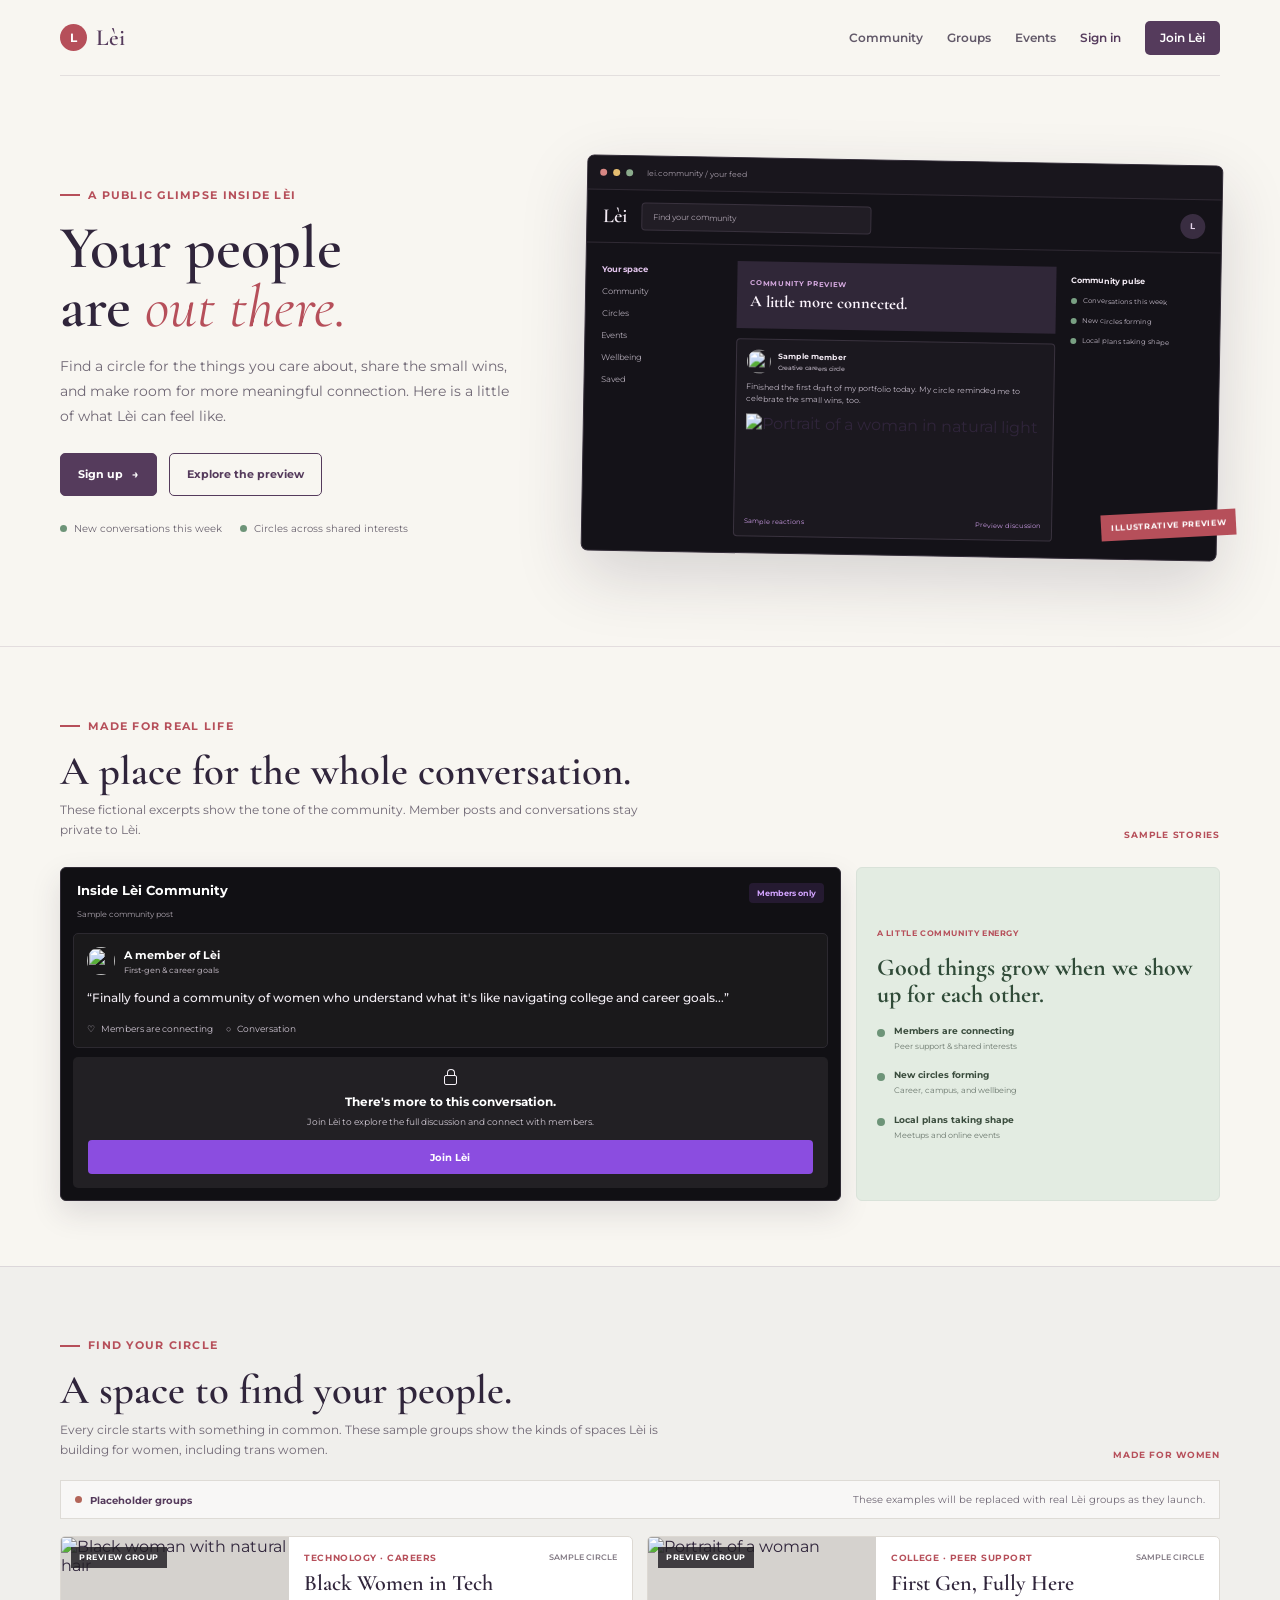
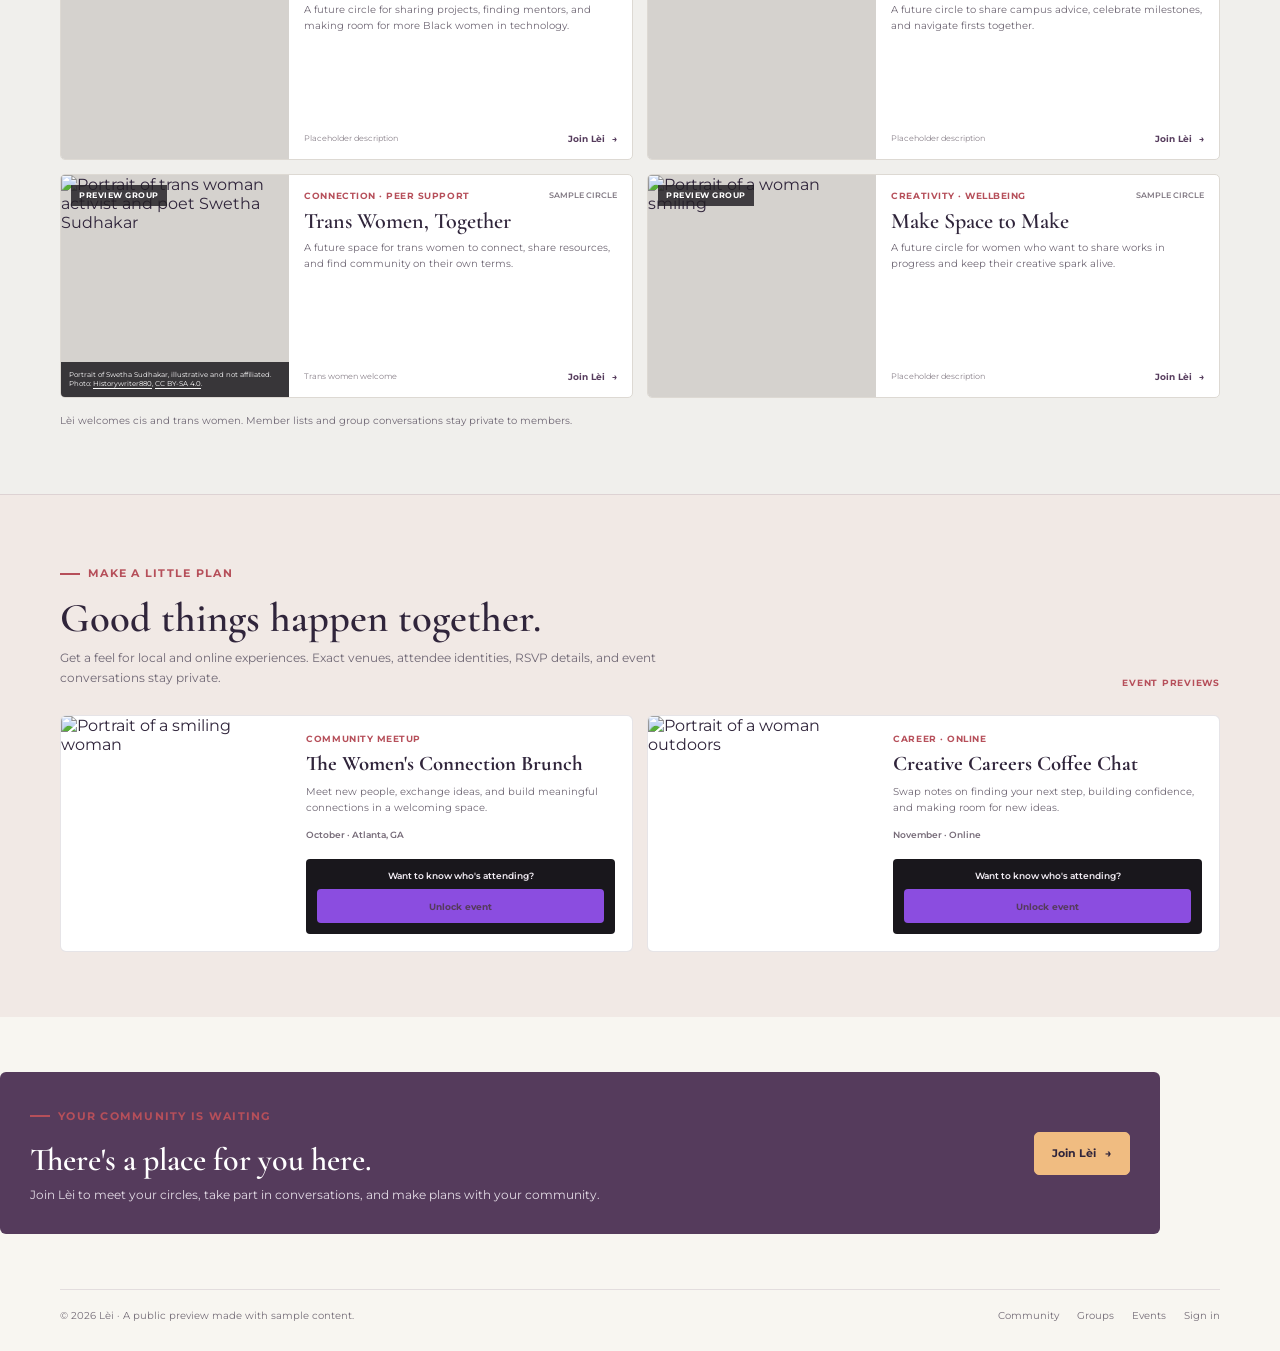
==== commit 1eb7d73c: "Improve public community group previews" ====
--- a/frontend/community.html
+++ b/frontend/community.html
@@ -49,7 +49,7 @@
                             <article class="hub-mock-post">
                                 <div class="hub-mock-author"><img src="https://images.unsplash.com/photo-1539701938214-0d9736e1c16b?auto=format&fit=crop&w=80&h=80&q=80" alt=""><span>Sample member<small>Creative careers circle</small></span></div>
                                 <p>Finished the first draft of my portfolio today. My circle reminded me to celebrate the small wins, too.</p>
-                                <img class="hub-mock-image" src="https://images.unsplash.com/photo-1497366754035-f200968a6e72?auto=format&fit=crop&w=900&h=440&q=85" alt="A bright shared workspace with desks and plants">
+                                <img class="hub-mock-image" src="https://images.unsplash.com/photo-1524504388940-b1c1722653e1?auto=format&fit=crop&w=900&h=440&q=85" alt="Portrait of a woman in natural light">
                                 <div class="hub-mock-reactions"><span>Sample reactions</span><span>Preview discussion</span></div>
                             </article>
                         </div>
@@ -66,17 +66,23 @@
                     <div><span class="hub-eyebrow">Made for real life</span><h2 id="storiesTitle">A place for the whole conversation.</h2><p>These fictional excerpts show the tone of the community. Member posts and conversations stay private to L&egrave;i.</p></div>
                     <span class="hub-section-note">Sample stories</span>
                 </div>
-                <div class="hub-story-grid">
-                    <article class="hub-story">
-                        <div class="hub-story-top"><span>First-gen, fully here</span><span class="hub-sample-tag">Sample post</span></div>
-                        <blockquote>&ldquo;I thought I was the only one figuring this out as I go. Turns out, we have a lot to share with each other.&rdquo;</blockquote>
-                        <div class="hub-story-footer"><span>Peer support &middot; Campus life</span><a class="hub-locked" href="index.html?view=sign-up">Join L&egrave;i to explore <span aria-hidden="true">&rarr;</span></a></div>
+                <div class="hub-community-layout">
+                    <article class="hub-gated-preview">
+                        <header class="hub-gated-header"><div><h3>Inside L&egrave;i Community</h3><span>Sample community post</span></div><span class="hub-member-badge">Members only</span></header>
+                        <div class="hub-post-sample">
+                            <div class="hub-person-line"><img src="https://images.unsplash.com/photo-1632765854612-9b02b6ec2b15?auto=format&fit=crop&w=80&h=80&q=80" alt=""><span><strong>A member of L&egrave;i</strong><small>First-gen &amp; career goals</small></span></div>
+                            <p class="hub-community-quote">&ldquo;Finally found a community of women who understand what it's like navigating college and career goals...&rdquo;</p>
+                            <div class="hub-post-meta"><span>♡ &nbsp; Members are connecting</span><span>○ &nbsp; Conversation</span></div>
+                        </div>
+                        <div class="hub-lock-teaser"><span class="hub-lock-icon" aria-hidden="true"></span><h3>There's more to this conversation.</h3><p>Join L&egrave;i to explore the full discussion and connect with members.</p><a href="index.html?view=sign-up">Join L&egrave;i</a></div>
                     </article>
-                    <article class="hub-story">
-                        <div class="hub-story-top"><span>Community activity</span><span class="hub-sample-tag">Preview</span></div>
-                        <blockquote>Small check-ins. Shared ideas. A few more people in your corner.</blockquote>
-                        <div class="hub-story-footer"><span>Conversation previews</span><span>Members-only replies</span></div>
-                    </article>
+                    <aside class="hub-activity-preview" aria-label="Illustrative community activity">
+                        <span class="hub-sample-tag">A little community energy</span>
+                        <h3>Good things grow when we show up for each other.</h3>
+                        <div class="hub-activity-row"><i aria-hidden="true"></i><span><strong>Members are connecting</strong><small>Peer support &amp; shared interests</small></span></div>
+                        <div class="hub-activity-row"><i aria-hidden="true"></i><span><strong>New circles forming</strong><small>Career, campus, and wellbeing</small></span></div>
+                        <div class="hub-activity-row"><i aria-hidden="true"></i><span><strong>Local plans taking shape</strong><small>Meetups and online events</small></span></div>
+                    </aside>
                 </div>
             </div>
         </section>
@@ -84,23 +90,29 @@
         <section class="hub-section hub-groups" id="groups" aria-labelledby="groupsTitle">
             <div class="hub-wrap">
                 <div class="hub-section-heading">
-                    <div><span class="hub-eyebrow">Find your circle</span><h2 id="groupsTitle">Discover people who get it.</h2><p>Explore the kinds of spaces you could join. Group discussions, member lists, and resources are for members.</p></div>
-                    <span class="hub-section-note">Group discovery</span>
+                    <div><span class="hub-eyebrow">Find your circle</span><h2 id="groupsTitle">A space to find your people.</h2><p>Every circle starts with something in common. These sample groups show the kinds of spaces L&egrave;i is building for women, including trans women.</p></div>
+                    <span class="hub-section-note">Made for women</span>
                 </div>
+                <div class="hub-groups-note"><span><i aria-hidden="true"></i> Placeholder groups</span><p>These examples will be replaced with real L&egrave;i groups as they launch.</p></div>
                 <div class="hub-card-grid">
                     <article class="hub-group-card">
-                        <img src="https://images.unsplash.com/photo-1521737711867-e3b97375f902?auto=format&fit=crop&w=900&h=540&q=85" alt="Colleagues sharing ideas around a table">
-                        <div class="hub-group-copy"><span class="hub-category">Technology &middot; Career development</span><h3>Women in Tech</h3><p>A space for women exploring technology, sharing projects, and supporting one another.</p><a href="index.html?view=sign-up">Join L&egrave;i to explore <span aria-hidden="true">&rarr;</span></a></div>
+                        <div class="hub-group-image-wrap"><img src="https://images.unsplash.com/photo-1632765854612-9b02b6ec2b15?auto=format&fit=crop&w=700&h=900&q=85" alt="Black woman with natural hair"><span class="hub-placeholder-label">Preview group</span></div>
+                        <div class="hub-group-copy"><div class="hub-group-meta"><span class="hub-category">Technology &middot; Careers</span><span class="hub-group-type">Sample circle</span></div><h3>Black Women in Tech</h3><p>A future circle for sharing projects, finding mentors, and making room for more Black women in technology.</p><div class="hub-group-card-bottom"><span>Placeholder description</span><a href="index.html?view=sign-up">Join L&egrave;i <span aria-hidden="true">&rarr;</span></a></div></div>
                     </article>
                     <article class="hub-group-card">
-                        <img src="https://images.unsplash.com/photo-1529156069898-49953e39b3ac?auto=format&fit=crop&w=900&h=540&q=85" alt="Friends talking together outdoors">
-                        <div class="hub-group-copy"><span class="hub-category">College &middot; Peer support</span><h3>First Gen, Fully Here</h3><p>Trade notes, celebrate milestones, and navigate campus life alongside people who understand.</p><a href="index.html?view=sign-up">Join L&egrave;i to explore <span aria-hidden="true">&rarr;</span></a></div>
+                        <div class="hub-group-image-wrap"><img src="https://images.unsplash.com/photo-1534528741775-53994a69daeb?auto=format&fit=crop&w=700&h=900&q=85" alt="Portrait of a woman"><span class="hub-placeholder-label">Preview group</span></div>
+                        <div class="hub-group-copy"><div class="hub-group-meta"><span class="hub-category">College &middot; Peer support</span><span class="hub-group-type">Sample circle</span></div><h3>First Gen, Fully Here</h3><p>A future circle to share campus advice, celebrate milestones, and navigate firsts together.</p><div class="hub-group-card-bottom"><span>Placeholder description</span><a href="index.html?view=sign-up">Join L&egrave;i <span aria-hidden="true">&rarr;</span></a></div></div>
                     </article>
                     <article class="hub-group-card">
-                        <img src="https://images.unsplash.com/photo-1470770841072-f978cf4d019e?auto=format&fit=crop&w=900&h=540&q=85" alt="A peaceful trail through a green landscape">
-                        <div class="hub-group-copy"><span class="hub-category">Wellbeing &middot; Local connection</span><h3>Sunday Outside</h3><p>Make a little space for fresh air, gentle movement, and low-pressure plans nearby.</p><a href="index.html?view=sign-up">Join L&egrave;i to explore <span aria-hidden="true">&rarr;</span></a></div>
+                        <div class="hub-group-image-wrap"><img src="https://upload.wikimedia.org/wikipedia/commons/b/b1/Swetha_Sudhakar_-_Transgender_woman_activist_and_poet.jpg" alt="Portrait of trans woman activist and poet Swetha Sudhakar"><span class="hub-placeholder-label">Preview group</span><small class="hub-photo-credit">Portrait of Swetha Sudhakar, illustrative and not affiliated. Photo: <a href="https://commons.wikimedia.org/wiki/File:Swetha_Sudhakar_-_Transgender_woman_activist_and_poet.jpg">Historywriter880</a>, <a href="https://creativecommons.org/licenses/by-sa/4.0/">CC BY-SA 4.0</a>.</small></div>
+                        <div class="hub-group-copy"><div class="hub-group-meta"><span class="hub-category">Connection &middot; Peer support</span><span class="hub-group-type">Sample circle</span></div><h3>Trans Women, Together</h3><p>A future space for trans women to connect, share resources, and find community on their own terms.</p><div class="hub-group-card-bottom"><span>Trans women welcome</span><a href="index.html?view=sign-up">Join L&egrave;i <span aria-hidden="true">&rarr;</span></a></div></div>
+                    </article>
+                    <article class="hub-group-card">
+                        <div class="hub-group-image-wrap"><img src="https://images.unsplash.com/photo-1508214751196-bcfd4ca60f91?auto=format&fit=crop&w=700&h=900&q=85" alt="Portrait of a woman smiling"><span class="hub-placeholder-label">Preview group</span></div>
+                        <div class="hub-group-copy"><div class="hub-group-meta"><span class="hub-category">Creativity &middot; Wellbeing</span><span class="hub-group-type">Sample circle</span></div><h3>Make Space to Make</h3><p>A future circle for women who want to share works in progress and keep their creative spark alive.</p><div class="hub-group-card-bottom"><span>Placeholder description</span><a href="index.html?view=sign-up">Join L&egrave;i <span aria-hidden="true">&rarr;</span></a></div></div>
                     </article>
                 </div>
+                <p class="hub-groups-footer">L&egrave;i welcomes cis and trans women. Member lists and group conversations stay private to members.</p>
             </div>
         </section>
 
@@ -112,12 +124,12 @@
                 </div>
                 <div class="hub-event-list">
                     <article class="hub-event">
-                        <img src="https://images.unsplash.com/photo-1528605248644-14dd04022da1?auto=format&fit=crop&w=700&h=700&q=85" alt="A table set for a shared meal">
-                        <div class="hub-event-copy"><span class="hub-category">Community meetup</span><h3>The Women's Connection Brunch</h3><p>Meet new people, exchange ideas, and build meaningful connections in a welcoming space.</p><span class="hub-event-meta">October &middot; Atlanta, GA</span><a href="index.html?view=sign-up">Sign up to unlock event details</a></div>
+                        <img src="https://images.unsplash.com/photo-1494790108377-be9c29b29330?auto=format&fit=crop&w=700&h=700&q=85" alt="Portrait of a smiling woman">
+                        <div class="hub-event-copy"><span class="hub-category">Community meetup</span><h3>The Women's Connection Brunch</h3><p>Meet new people, exchange ideas, and build meaningful connections in a welcoming space.</p><span class="hub-event-meta">October &middot; Atlanta, GA</span><div class="hub-event-gate"><span>Want to know who's attending?</span><a href="index.html?view=sign-up">Unlock event</a></div></div>
                     </article>
                     <article class="hub-event">
-                        <img src="https://images.unsplash.com/photo-1521737711867-e3b97375f902?auto=format&fit=crop&w=700&h=700&q=85" alt="A small group sharing ideas at a table">
-                        <div class="hub-event-copy"><span class="hub-category">Career &middot; Online</span><h3>Creative Careers Coffee Chat</h3><p>Swap notes on finding your next step, building confidence, and making room for new ideas.</p><span class="hub-event-meta">November &middot; Online</span><a href="index.html?view=sign-up">Sign up to unlock event details</a></div>
+                        <img src="https://images.unsplash.com/photo-1517841905240-472988babdf9?auto=format&fit=crop&w=700&h=700&q=85" alt="Portrait of a woman outdoors">
+                        <div class="hub-event-copy"><span class="hub-category">Career &middot; Online</span><h3>Creative Careers Coffee Chat</h3><p>Swap notes on finding your next step, building confidence, and making room for new ideas.</p><span class="hub-event-meta">November &middot; Online</span><div class="hub-event-gate"><span>Want to know who's attending?</span><a href="index.html?view=sign-up">Unlock event</a></div></div>
                     </article>
                 </div>
             </div>
--- a/frontend/style.css
+++ b/frontend/style.css
@@ -886,17 +886,73 @@
 .hub-story-footer { display: flex; flex-wrap: wrap; justify-content: space-between; gap: 10px; color: #6d6470; font-size: 0.57rem; }
 .hub-locked { display: inline-flex; align-items: center; gap: 6px; color: var(--hub-plum); font-weight: 700; text-decoration: none; }
 .hub-locked:hover { color: var(--hub-coral); }
-.hub-groups { background: rgba(220, 232, 221, 0.58); }
+.hub-screen { border-color: #342d39; background: #141218; }
+.hub-window-bar { border-color: #302a34; background: #19161d; color: #aaa0ad; }
+.hub-app-bar { border-color: #302a34; }
+.hub-app-logo { color: #f2eaf3; }
+.hub-app-search { border-color: #39323e; background: #211d25; color: #aaa0ad; }
+.hub-app-avatar { background: #392d41; color: #e5d5eb; }
+.hub-app-side { color: #b1a9b5; }
+.hub-app-side strong { color: #e3c5ed; }
+.hub-feed-banner { background: #302738; }
+.hub-feed-banner small { color: #d5a9df; }
+.hub-feed-banner strong { color: #fbf4fc; }
+.hub-mock-post { border-color: #39323e; background: #1b181f; }
+.hub-mock-author { color: #f2eaf3; }
+.hub-mock-author small, .hub-mock-post p { color: #c2b9c7; }
+.hub-mock-reactions { color: #d1a0ec; }
+.hub-app-rail { color: #c2b9c7; }
+.hub-app-rail strong { color: #f2eaf3; }
+.hub-community-layout { display: grid; grid-template-columns: minmax(0, 1.5fr) minmax(210px, 0.7fr); gap: 15px; }
+.hub-gated-preview { overflow: hidden; border: 1px solid #302b35; border-radius: 6px; background: #111014; color: #f7f3f8; box-shadow: 0 12px 30px rgba(48, 37, 59, 0.13); }
+.hub-gated-header { display: flex; align-items: flex-start; justify-content: space-between; gap: 14px; padding: 15px 16px 12px; }
+.hub-gated-header h3 { margin-bottom: 4px; color: #fff; font-size: 0.8rem; }
+.hub-gated-header > div > span { color: #aaa2ac; font-size: 0.53rem; }
+.hub-member-badge { flex: 0 0 auto; padding: 5px 8px; border-radius: 4px; background: #251a31; color: #d3a4ff; font-size: 0.52rem; font-weight: 700; }
+.hub-post-sample { margin: 0 12px; padding: 13px; border: 1px solid #2c2930; border-radius: 5px; background: #1a191b; }
+.hub-person-line { display: flex; align-items: center; gap: 9px; color: #fff; font-size: 0.68rem; }
+.hub-person-line img { width: 28px; height: 28px; border-radius: 50%; object-fit: cover; }
+.hub-person-line small { display: block; margin-top: 3px; color: #aaa2ac; font-size: 0.52rem; font-weight: 500; }
+.hub-community-quote { margin: 12px 0 14px; color: #f2edf4; font-size: 0.78rem; font-weight: 500; line-height: 1.7; }
+.hub-post-meta { display: flex; flex-wrap: wrap; gap: 13px; color: #ccc3d0; font-size: 0.55rem; }
+.hub-lock-teaser { display: flex; flex-direction: column; align-items: center; margin: 9px 12px 12px; padding: 14px 15px; border-radius: 5px; background: #222024; text-align: center; }
+.hub-lock-icon { position: relative; width: 13px; height: 10px; margin: 4px 0 10px; border: 1.5px solid #f5f0f7; border-radius: 2px; }
+.hub-lock-icon::before { position: absolute; top: -7px; left: 2px; width: 6px; height: 6px; border: 1.5px solid #f5f0f7; border-bottom: 0; border-radius: 5px 5px 0 0; content: ''; }
+.hub-lock-teaser h3 { color: #fff; font-size: 0.73rem; }
+.hub-lock-teaser p { margin: 6px 0 11px; color: #d0c8d3; font-size: 0.59rem; line-height: 1.5; }
+.hub-lock-teaser a, .hub-event-gate a { display: grid; min-height: 34px; width: 100%; place-items: center; border-radius: 4px; background: #8b4de0; color: #fff; font-size: 0.62rem; font-weight: 700; text-decoration: none; }
+.hub-lock-teaser a:hover, .hub-event-gate a:hover { background: #a66bed; }
+.hub-activity-preview { display: flex; flex-direction: column; justify-content: center; gap: 17px; padding: 20px; border: 1px solid #d9e2d9; border-radius: 6px; background: #e3ece2; }
+.hub-activity-preview h3 { color: #304b38; font-family: 'Cormorant Garamond', Georgia, serif; font-size: 1.5rem; line-height: 1.12; }
+.hub-activity-row { display: flex; align-items: flex-start; gap: 9px; }
+.hub-activity-row > i { width: 8px; height: 8px; flex: 0 0 auto; margin-top: 4px; border-radius: 50%; background: #6d9478; }
+.hub-activity-row strong { display: block; color: #394b3c; font-size: 0.59rem; }
+.hub-activity-row small { display: block; margin-top: 4px; color: #6c786e; font-size: 0.52rem; line-height: 1.45; }
+.hub-groups { background: #f0efec; }
 .hub-groups .hub-wrap, .hub-events .hub-wrap { scroll-margin-top: 20px; }
-.hub-card-grid { display: grid; grid-template-columns: repeat(3, minmax(0, 1fr)); gap: 14px; }
-.hub-group-card { overflow: hidden; border: 1px solid rgba(48, 37, 59, 0.12); border-radius: 6px; background: #fff; }
-.hub-group-card img { display: block; width: 100%; height: 160px; object-fit: cover; }
-.hub-group-copy { padding: 15px; }
+.hub-groups .hub-section-heading { margin-bottom: 20px; }
+.hub-groups-note { display: flex; align-items: center; justify-content: space-between; gap: 15px; margin-bottom: 17px; padding: 11px 14px; border: 1px solid #dedbd6; background: rgba(255, 255, 255, 0.55); }
+.hub-groups-note > span { display: inline-flex; align-items: center; gap: 8px; color: var(--hub-plum); font-size: 0.62rem; font-weight: 700; }
+.hub-groups-note i { width: 7px; height: 7px; border-radius: 50%; background: #b36559; }
+.hub-groups-note p { color: var(--hub-muted); font-size: 0.62rem; line-height: 1.5; }
+.hub-card-grid { display: grid; grid-template-columns: repeat(2, minmax(0, 1fr)); gap: 14px; }
+.hub-group-card { display: grid; min-height: 222px; grid-template-columns: minmax(0, 0.8fr) minmax(0, 1.2fr); overflow: hidden; border: 1px solid #ddd9d3; border-radius: 5px; background: #fff; }
+.hub-group-image-wrap { position: relative; min-width: 0; min-height: 100%; background: #d5d2ce; }
+.hub-group-image-wrap > img { display: block; width: 100%; height: 100%; min-height: 222px; object-fit: cover; }
+.hub-placeholder-label { position: absolute; top: 10px; left: 10px; padding: 6px 8px; background: rgba(35, 31, 37, 0.84); color: #fff; font-size: 0.48rem; font-weight: 700; letter-spacing: 0.07em; text-transform: uppercase; }
+.hub-photo-credit { position: absolute; right: 0; bottom: 0; left: 0; padding: 8px; background: rgba(27, 24, 29, 0.84); color: #fff; font-size: 0.43rem; line-height: 1.4; }
+.hub-photo-credit a { color: #fff; text-decoration: underline; text-underline-offset: 2px; }
+.hub-group-copy { display: flex; min-width: 0; flex-direction: column; align-items: flex-start; padding: 15px; }
+.hub-group-meta { display: flex; width: 100%; flex-wrap: wrap; align-items: center; justify-content: space-between; gap: 6px 10px; }
 .hub-category { display: inline-block; margin-bottom: 8px; color: var(--hub-coral); font-size: 0.55rem; font-weight: 700; letter-spacing: 0.06em; text-transform: uppercase; }
-.hub-group-copy h3 { margin-bottom: 6px; color: var(--hub-ink); font-size: 0.91rem; line-height: 1.3; }
-.hub-group-copy p { min-height: 52px; color: var(--hub-muted); font-size: 0.66rem; line-height: 1.6; }
-.hub-group-copy a { display: inline-flex; align-items: center; gap: 7px; margin-top: 12px; color: var(--hub-plum); font-size: 0.61rem; font-weight: 700; text-decoration: none; }
+.hub-group-type { margin-bottom: 8px; color: #817983; font-size: 0.48rem; font-weight: 600; text-transform: uppercase; }
+.hub-group-copy h3 { margin-bottom: 7px; color: var(--hub-ink); font-family: 'Cormorant Garamond', Georgia, serif; font-size: 1.38rem; font-weight: 600; line-height: 1.1; }
+.hub-group-copy p { color: var(--hub-muted); font-size: 0.62rem; line-height: 1.55; }
+.hub-group-card-bottom { display: flex; width: 100%; align-items: center; justify-content: space-between; gap: 8px; margin-top: auto; padding-top: 14px; }
+.hub-group-card-bottom > span { color: #8a828b; font-size: 0.48rem; }
+.hub-group-card-bottom a { display: inline-flex; align-items: center; gap: 7px; color: var(--hub-plum); font-size: 0.57rem; font-weight: 700; text-decoration: none; white-space: nowrap; }
 .hub-group-copy a:hover { color: var(--hub-coral); }
+.hub-groups-footer { margin-top: 15px; color: var(--hub-muted); font-size: 0.62rem; line-height: 1.6; }
 .hub-events { background: #f1e9e5; }
 .hub-event-list { display: grid; grid-template-columns: repeat(2, minmax(0, 1fr)); gap: 14px; }
 .hub-event { display: grid; grid-template-columns: 0.8fr 1.2fr; min-height: 190px; overflow: hidden; border: 1px solid rgba(48, 37, 59, 0.12); border-radius: 6px; background: #fff; }
@@ -907,6 +963,9 @@
 .hub-event-meta { margin: auto 0 11px; padding-top: 13px; color: #766b78; font-size: 0.55rem; font-weight: 600; }
 .hub-event-copy a { color: var(--hub-plum); font-size: 0.59rem; font-weight: 700; text-decoration: none; }
 .hub-event-copy a:hover { color: var(--hub-coral); }
+.hub-event-gate { width: 100%; margin-top: 8px; padding: 11px; border-radius: 4px; background: #19171c; text-align: center; }
+.hub-event-gate span { display: block; margin-bottom: 8px; color: #f5f0f7; font-size: 0.59rem; font-weight: 600; }
+.hub-event-gate a { font-size: 0.58rem; }
 .hub-bottom-cta { display: flex; align-items: center; justify-content: space-between; gap: 24px; margin: 55px 0; padding: 30px; border-radius: 6px; background: var(--hub-plum); color: #fff; }
 .hub-bottom-cta h2 { margin-bottom: 7px; font-family: 'Cormorant Garamond', Georgia, serif; font-size: 2rem; font-weight: 600; }
 .hub-bottom-cta p { color: #e4dce6; font-size: 0.72rem; line-height: 1.6; }
@@ -924,6 +983,8 @@
   .hub-screen-wrap { width: min(740px, calc(100% - 16px)); margin: 0 auto; }
   .hub-card-grid { grid-template-columns: repeat(2, minmax(0, 1fr)); }
   .hub-event-list { grid-template-columns: 1fr; }
+  .hub-community-layout { grid-template-columns: 1fr; }
+  .hub-activity-preview { gap: 13px; }
 }
 @media (max-width: 620px) {
   .hub-wrap { width: calc(100% - 36px); }
@@ -948,10 +1009,21 @@
   .hub-section-heading h2 { font-size: 2.15rem; }
   .hub-section-heading p { font-size: 0.7rem; }
   .hub-story-grid, .hub-card-grid, .hub-event-list { grid-template-columns: 1fr; }
+  .hub-gated-header { padding: 13px 12px 10px; }
+  .hub-post-sample { margin: 0 9px; padding: 11px; }
+  .hub-lock-teaser { margin: 8px 9px 9px; padding: 13px 10px; }
+  .hub-community-quote { font-size: 0.72rem; }
+  .hub-activity-preview { padding: 16px; }
   .hub-story { min-height: 185px; padding: 16px; }
   .hub-story blockquote { font-size: 1.35rem; }
-  .hub-group-card img { height: 185px; }
   .hub-group-copy p { min-height: 0; }
+  .hub-groups-note { align-items: flex-start; flex-direction: column; }
+  .hub-group-card { min-height: 210px; grid-template-columns: 0.76fr 1.24fr; }
+  .hub-group-image-wrap > img { min-height: 210px; }
+  .hub-group-copy { padding: 12px; }
+  .hub-group-copy h3 { font-size: 1.2rem; }
+  .hub-group-card-bottom { align-items: flex-start; flex-direction: column; gap: 7px; }
+  .hub-group-card-bottom a { white-space: normal; }
   .hub-event { grid-template-columns: 0.85fr 1.15fr; }
   .hub-event img { min-height: 200px; }
   .hub-event-copy { padding: 13px; }
